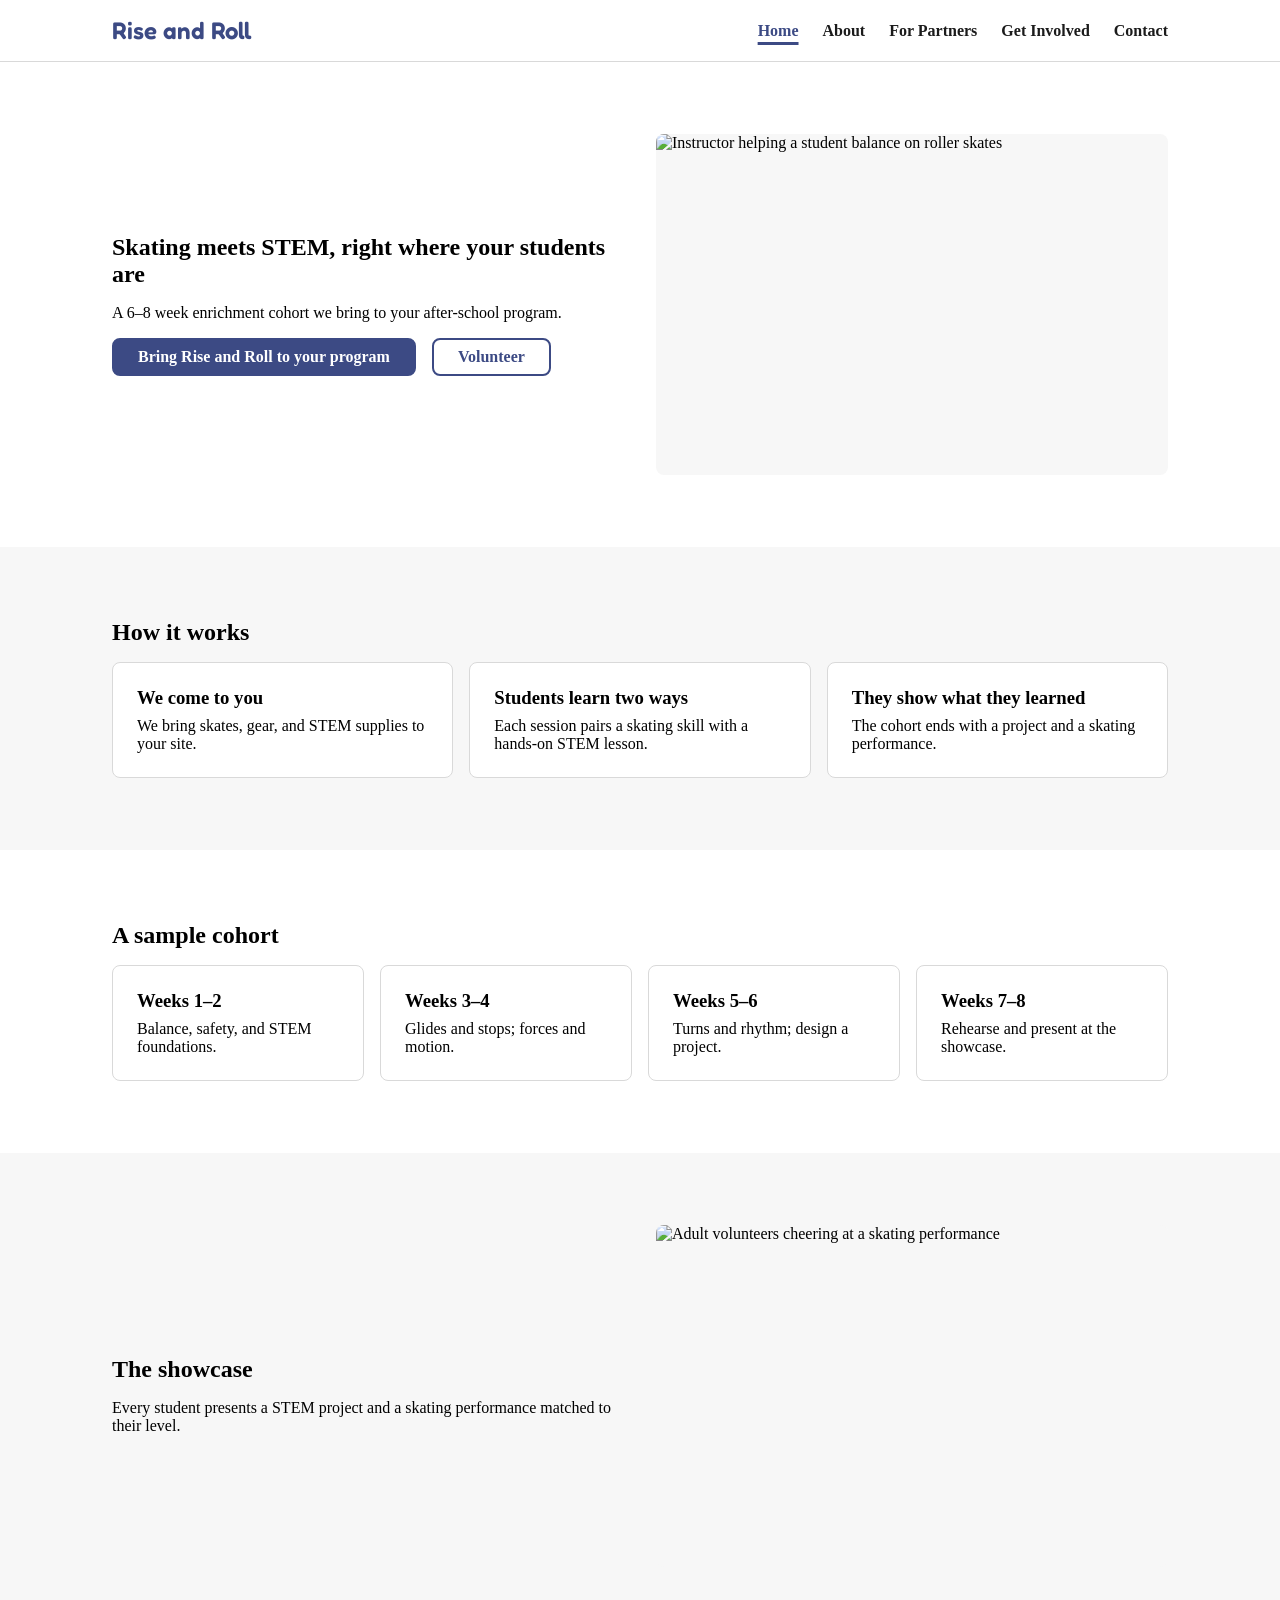
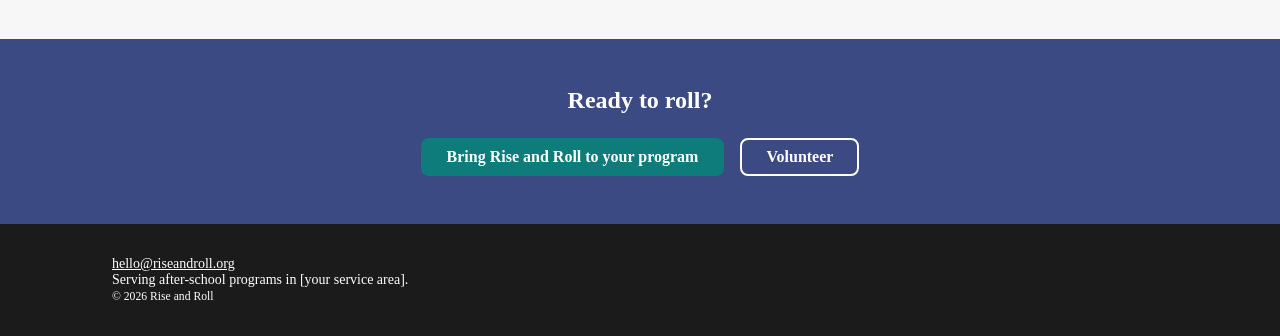
==== index.html @ c69c22c1 "Add files via upload" ====
<!DOCTYPE html>
<html lang="en">
<head>
  <meta charset="UTF-8">
  <meta name="viewport" content="width=device-width, initial-scale=1">
  <title>Rise and Roll | Skating + STEM After-School Enrichment</title>
  <meta name="description" content="Rise and Roll brings a 6–8 week skating and STEM cohort to your after-school program, ending in a student showcase.">

  <!-- Fonts -->
  <link rel="preconnect" href="https://fonts.googleapis.com">
  <link rel="preconnect" href="https://fonts.gstatic.com" crossorigin>
  <link href="https://fonts.googleapis.com/css2?family=Fredoka:wght@500;600&family=Poppins:wght@400;600&display=swap" rel="stylesheet">

  <link rel="stylesheet" href="styles.css">
</head>
<body>

  <a class="skip-link" href="#main">Skip to main content</a>

  <!-- ===== HEADER + NAV (repeated on every page) ===== -->
  <header class="site-header">
    <div class="container site-header__inner">
      <a class="site-header__logo" href="index.html">Rise and Roll</a>
      <nav aria-label="Main">
        <ul class="nav cluster" role="list">
          <li><a class="nav__link" href="index.html" aria-current="page">Home</a></li>
          <li><a class="nav__link" href="about.html">About</a></li>
          <li><a class="nav__link" href="partners.html">For Partners</a></li>
          <li><a class="nav__link" href="get-involved.html">Get Involved</a></li>
          <li><a class="nav__link" href="contact.html">Contact</a></li>
        </ul>
      </nav>
    </div>
  </header>

  <main id="main">

    <!-- D · HERO (media block: stacks on narrow, side by side at medium+) -->
    <section class="section">
      <div class="container media">
        <div class="media__body flow">
          <h1>Skating meets STEM, right where your students are</h1>
          <p>A 6–8 week enrichment cohort we bring to your after-school program.</p>
          <div class="cluster">
            <a class="button button--primary" href="partners.html">Bring Rise and Roll to your program</a>
            <a class="button button--secondary" href="get-involved.html">Volunteer</a>
          </div>
        </div>
        <img class="media__img" src="images/hero.webp" alt="Instructor helping a student balance on roller skates" width="600" height="400">
      </div>
    </section>

    <!-- A · HOW IT WORKS (grid: 1 col narrow, 3 at medium+) -->
    <section class="section section--alt" aria-labelledby="how-heading">
      <div class="container flow">
        <h2 id="how-heading">How it works</h2>
        <ol class="grid grid--3" role="list">
          <li class="card">
            <h3 class="card__title">We come to you</h3>
            <p>We bring skates, gear, and STEM supplies to your site.</p>
          </li>
          <li class="card">
            <h3 class="card__title">Students learn two ways</h3>
            <p>Each session pairs a skating skill with a hands-on STEM lesson.</p>
          </li>
          <li class="card">
            <h3 class="card__title">They show what they learned</h3>
            <p>The cohort ends with a project and a skating performance.</p>
          </li>
        </ol>
      </div>
    </section>

    <!-- B · COHORT TIMELINE (grid: 1 col, 2 at medium, 4 at wide) -->
    <section class="section" aria-labelledby="cohort-heading">
      <div class="container flow">
        <h2 id="cohort-heading">A sample cohort</h2>
        <ol class="grid grid--4" role="list">
          <li class="card"><h3 class="card__title">Weeks 1–2</h3><p>Balance, safety, and STEM foundations.</p></li>
          <li class="card"><h3 class="card__title">Weeks 3–4</h3><p>Glides and stops; forces and motion.</p></li>
          <li class="card"><h3 class="card__title">Weeks 5–6</h3><p>Turns and rhythm; design a project.</p></li>
          <li class="card"><h3 class="card__title">Weeks 7–8</h3><p>Rehearse and present at the showcase.</p></li>
        </ol>
      </div>
    </section>

    <!-- SHOWCASE (media block, reused) -->
    <section class="section section--alt">
      <div class="container media">
        <div class="media__body flow">
          <h2>The showcase</h2>
          <p>Every student presents a STEM project and a skating performance matched to their level.</p>
        </div>
        <img class="media__img" src="images/showcase.webp" alt="Adult volunteers cheering at a skating performance" width="600" height="400" loading="lazy">
      </div>
    </section>

    <!-- CTA BAND (repeated on Home, About, For Partners) -->
    <section class="cta-band">
      <div class="container">
        <h2 class="cta-band__title">Ready to roll?</h2>
        <div class="cluster">
          <a class="button button--accent" href="partners.html">Bring Rise and Roll to your program</a>
          <a class="button button--secondary" href="get-involved.html">Volunteer</a>
        </div>
      </div>
    </section>

  </main>

  <!-- ===== FOOTER (repeated on every page) ===== -->
  <footer class="site-footer">
    <div class="container">
      <p><a href="mailto:hello@riseandroll.org">hello@riseandroll.org</a></p>
      <p>Serving after-school programs in [your service area].</p>
      <p><small>&copy; 2026 Rise and Roll</small></p>
    </div>
  </footer>

</body>
</html>
---- styles.css ----
/* =========================================================
   Rise and Roll — styles.css
   One stylesheet, organized into cascade layers.
   Later layers win over earlier ones regardless of
   selector specificity, so no !important or ID battles.
   ========================================================= */
   @layer reset, base, layout, components, utilities, states, overrides, print;

   /* RESET: global reset of margins, paddings, and box-sizing */

   @layer reset{
    *, *::before, *::after {
      box-sizing: border-box;
   }
    body, h1, h2, h3, h4, p, ul, ol, figure {
    margin: 0;
  }
   
  img,
  picture {
    display: block;
    max-width: 100%;
    height: auto;
  }

  ul[role="list"],
  ol[role="list"] {
    list-style: none;
    padding: 0;
  }

   button, input, textarea {
    font: inherit;
  }
 
}

/*  BASE: global styles for typography, links, and images */

   @layer base{

   :root {
     /* Color */
        --color-primary: #3c4a84;
        --color-primary-dark: #2e3a6b;
        --color-accent: #0e7c7b;
        --color-accent-dark: #0a5f5e;
        --color-text: #1b1b1b;
        --color-text-muted: #4a4a4a;
        --color-bg: #ffffff;
        --color-bg-alt: #f7f7f7;
        --color-surface: #ffffff;
        --color-border: #d9d9d9;
        --color-on-dark: #ffffff;
        --color-focus: #e8a33d;

        /* Typography */
        --font-heading: "fredoka", "Arial Rounded MT Bold", sans-serif;
        --font-body: "poppins", Arial, sans-serif;
        --text-sm: 0.875rem; /* 14px */
        --text-base: 1rem; /* 16px */
        --text-md: 1.25rem; /* 20px */
        --text-lg: 1.5rem; /* 24px */
        --text-xl: 2rem; /* 32px */
        --text-xxl: clamp(2rem, 5vw, 2.75rem); /* h1: scales from 32px to 44px */

        --leading-tight: 1.2; /* headings */
        --leading-body: 1.5; /* body text */

          /* Spacing (4/8px scale) */
          --space-xs: 0.25rem; /* 4px */
          --space-sm: 0.5rem; /* 8px */
          --space-md: 1rem; /* 16px */
          --space-lg: 1.5rem; /* 24px */
          --space-xl: 2rem; /* 32px */
          --space-xxl: 3rem; /* 48px */

        /* Shape */
        --radius: 8px;
        --border-width: 1px;
        
        /* Focus */ 
        --focus-width: 3px;
        --focus-offset: 3px;
        --focus-color: var(--color-focus);

        /* Layout */
        --container-max: 1120px;
        --measure: 65ch; /* optimal line length for body text */


   }
}

/* LAYOUT: */ 
@layer layout {
  /* Centered content column with side padding */
  .container {
    width: 100%;
    max-width: var(--container-max);
    margin-inline: auto;
    padding-inline: var(--space-md);
  }

  .section {
    padding-block: var(--space-xxl);
  }

  .section--alt {
    background-color: var(--color-bg-alt);
  }

  /* Wrapping row for nav links and button pairs */
  .cluster {
    display: flex;
    flex-wrap: wrap;
    gap: var(--space-md);
    align-items: center;
  }

  /* One grid for every card group; modifiers set column counts.
     Narrow: always 1 column. */
    .grid {
    display: grid;
    gap: var(--space-md);
    grid-template-columns: 1fr;
  }

  /* Text beside an image (hero, showcase); stacks on narrow,
     image first so it appears above the headline */
     .media {
      display: grid;
      gap: var(--space-xl);
      align-items: center;
     }

     .media__img {
      order: -1;
      width: 100%;
      border-radius: var(--radius);
     }

      /* Medium: 600px+ */
      @media (min-width: 600px) {
        .container {
          padding-inline: var(--space-xl);
        }
      
      .grid--3 { grid-template-columns: repeat(3, 1fr); }
      .grid--4 { grid-template-columns: repeat(2, 1fr); }
 
     .media {
      grid-template-columns: 1fr 1fr;
    } 

    .media__img {
      order: 0;  /* image moves to the right */
    }
  }  

  /* Wide: 1024px+ */
  @media (min-width: 1024px) {
    .section {
      padding-block: calc(var(--space-xxl) * 1.5);
    }

    .grid--4 { grid-template-columns: repeat(4, 1fr); }
  }

}

/* COMPONENTS: */ 
@layer components {
  /* Site header + navigation */
  .site-header {
    background-color: var(--color-bg);
    border-bottom: var(--border-width) solid var(--color-border);
  }

  .site-header__inner {
    display: flex;
    flex-direction:column;
    gap: var(--space-sm);
    padding-block: var(--space-md);
  }

  .site-header__logo {
    font-family: var(--font-heading);
    font-size: var(--text-lg);
    font-weight: 600;
    color: var(--color-primary);
    text-decoration: none;
  }

  .nav {
    gap: var(--space-sm) var(--space-lg);
  }

  .nav__link {
    display: inline-block;
    padding-block: var(--space-xs);
    color: var(--color-text);
    text-decoration: none;
    font-weight: 600;
  }

  @media (min-width: 600px) {
    .site-header__inner {
      flex-direction: row;
      justify-content: space-between;
      align-items: center;
    }
  }

  /* Button: */
.button {
  --button-bg: var(--color-primary);
  --button-fg: var(--color-on-dark);
  --button-border: var(--color-primary);

  display: inline-block;
  padding: var(--space-sm) var(--space-lg);
  border: 2px solid var(--button-border);
  border-radius: var(--radius);
  background-color: var(--button-bg);
  color: var(--button-fg);
  text-decoration: none;
  font-weight: 600;
  text-align: center;
  transition: background-color 0.2s, color 0.2s;
}

.button--accent {
  --button-bg: var(--color-accent);
  --button-border: var(--color-accent);
}

.button--secondary {
  --button-bg: transparent;
  --button-fg: var(--color-primary);
  --button-border: var(--color-primary);
}

/* Card: */

.card {
  --card-padding: var(--space-lg);

  padding: var(--card-padding);
  background-color: var(--color-surface);
  border: var(--border-width) solid var(--color-border);
  border-radius: var(--radius);
}

.card__title {
  margin-bottom: var(--space-sm);
}

/* CTA: */
.cta-band {
  background-color: var(--color-primary);
  color: var(--color-on-dark);
  text-align: center;
  padding-block: var(--space-xxl);
}

.cta-band .cluster {
  justify-content: center;
 }

.cta-band__title {
  margin-bottom: var(--space-lg);
 color: var(--color-on-dark);
 }

 .cta-band .button--secondary {
  --button-fg: var(--color-on-dark);
  --button-border: var(--color-on-dark);
 }

 /* FAQ accordion (For Partners) */
 
 .faq {
  border: var(--border-width) solid var(--color-border);
  border-radius: var(--radius);
  background-color: var(--color-surface);
 }

 .faq + .faq {
  margin-top: var(--space-sm);
 }

 .faq__question {
  font-weight: 600;
  padding: var(--space-md);
  cursor: pointer;
 }

 .faq__answer {
  padding: 0 var(--space-md) var(--space-md);
 }

 /* Site footer */
 .site-footer {
  background-color: var(--color-text);
  font-size: var(--text-sm);
  color: var(--color-on-dark);
  padding-block: var(--space-xl);
 }

 .site-footer a {
  color: var(--color-on-dark);
 }
}

/* UTILITIES: */ 
@layer utilities {
  /* Hidden visually, still read by screen readers */
  .visually-hidden {
    position: absolute;
    width: 1px;
    height: 1px;
    overflow: hidden;
    clip-path: inset(50%);
    white-space: nowrap;
  }


/* Skip link: off-screen until focused (see states layer) */
 .skip-link {
    position: absolute;
    left: var(--space-md);
    top: -100px;
    padding: var(--space-sm) var(--space-md);
    background-color: var(--color-primary);
    color: var(--color-on-dark);
    z-index: 10;
  }

  /* Even vertical spacing between stacked children */
  .flow > * + * {
    margin-top: var(--space-md);
  }
 
  .text-center {
    text-align: center;
  }
 
}

/* STATES: */ 
@layer states {
  /* HOVER */
  /* Hover */
  a:hover {
    color: var(--color-primary-dark);
  }
 
  .button:hover {
    --button-bg: var(--color-primary-dark);
    --button-border: var(--color-primary-dark);
    color: var(--button-fg);
  }
 
  .button--accent:hover {
    --button-bg: var(--color-accent-dark);
    --button-border: var(--color-accent-dark);
  }
 
  .button--secondary:hover {
    --button-bg: var(--color-primary);
    --button-fg: var(--color-on-dark);
  }
 
  .cta-band .button--secondary:hover {
    --button-bg: var(--color-on-dark);
    --button-fg: var(--color-primary);
  }
 
  /* Active: slight press */
  .button:active {
    transform: translateY(1px);
  }

   /* Focus-visible: amber outline on every interactive element */
  a:focus-visible,
  button:focus-visible,
  summary:focus-visible {
    outline: var(--focus-width) solid var(--focus-color);
    outline-offset: var(--focus-offset);
  }
 
  .skip-link:focus {
    top: var(--space-md);
  }

  /* Current page */
  .nav__link[aria-current="page"] {
    color: var(--color-primary);
    text-decoration: underline;
    text-decoration-thickness: 3px;
    text-underline-offset: 0.35em;
  }

  /* FAQ open state */
  .faq[open] {
    border-color: var(--color-primary);
  }
 
  .faq[open] .faq__question {
    color: var(--color-primary);
  }

  /* Missing images */
  .media__img {
    background-color: var(--color-bg-alt);
  }

  /* Reduced motion: turn off transitions and movement */
  @media (prefers-reduced-motion: reduce) {
    *,
    *::before,
    *::after {
      transition: none !important;
      transform: none !important;
    }
  }
}

/* OVERRIDES: */ 
@layer overrides {

}

/* PRINT: */ 
@layer print {
@media print {  
   /* Hide screen-only pieces */
   .site-header nav,
    .skip-link,
    .cta-band,
    .media__img {
      display: none;
    }
 
    /* Black on white, no backgrounds, saves ink */
    body,
    .section--alt,
    .card,
    .faq,
    .site-footer {
      background: none;
      color: #000;
    }
 
    h1, h2, h3, a, .site-footer a {
      color: #000;
    }
 
    /* Buttons print as outlined text, not ink-heavy blocks */
    .button {
      --button-bg: transparent;
      --button-fg: #000;
      --button-border: #000;
    }
 
    /* Print the URL after external links */
    a[href^="http"]::after,
    a[href^="mailto"]::after {
      content: " (" attr(href) ")";
      font-size: 0.85em;
    }
 
    /* Show closed FAQ answers when printed (newer browsers;
       older ones print only the questions you've opened) */
    .faq::details-content {
      content-visibility: visible;
      display: block;
    }
 
    /* Keep cards and FAQ items whole on a page */
    .card,
    .faq {
      break-inside: avoid;
    }
 
    /* Grids become a single readable column */
    .grid {
      display: block;
    }
 
    .grid > * + * {
      margin-top: var(--space-sm);
    }
 
    .section {
      padding-block: var(--space-md);
    }
 
  }
}
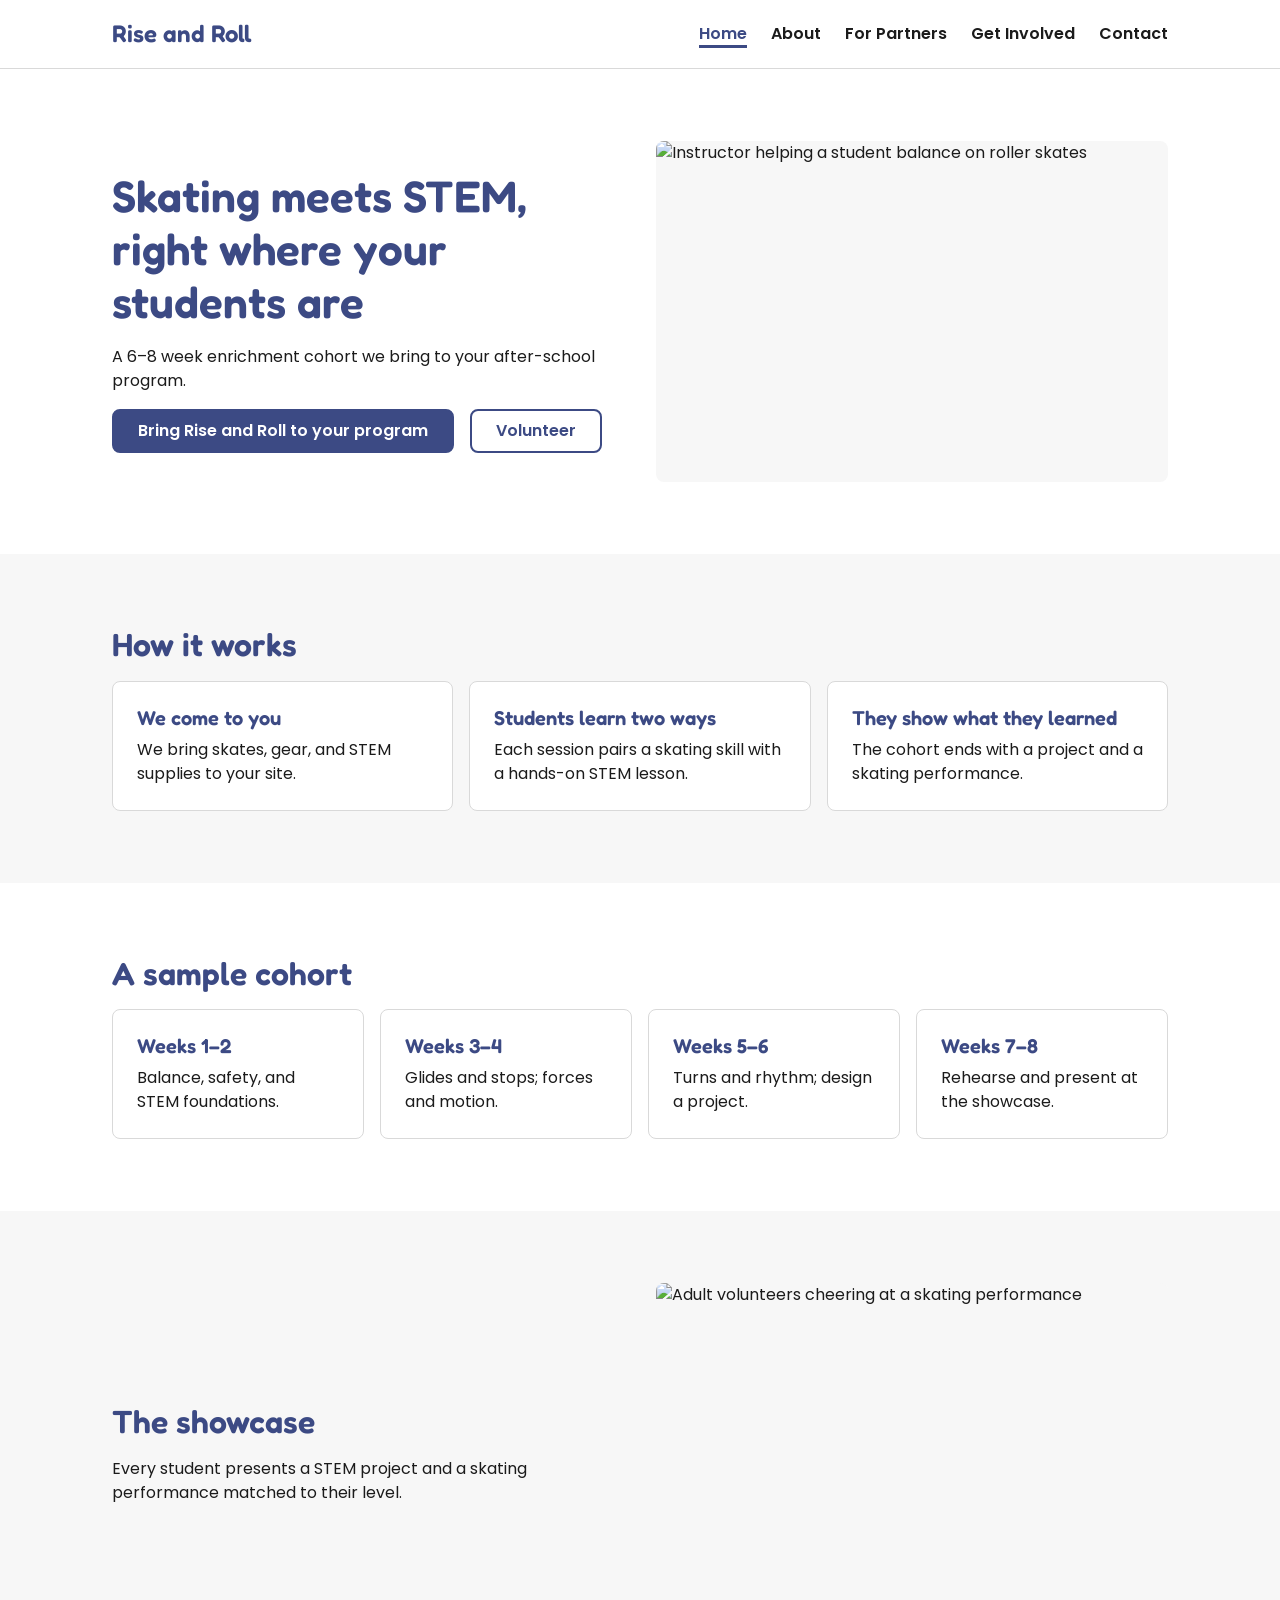
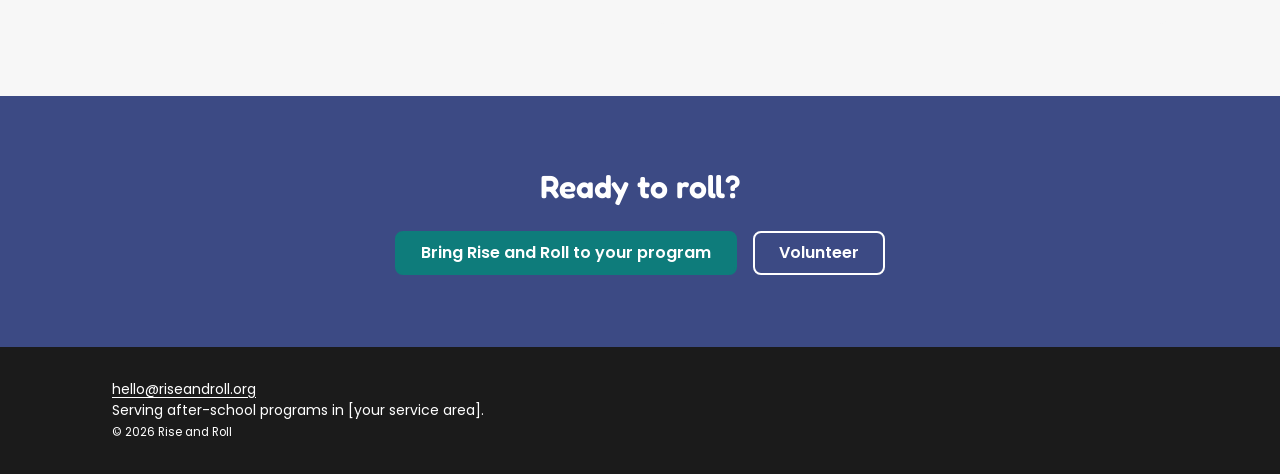
==== commit 43758ab2: "Add files via upload" ====
--- a/index.html
+++ b/index.html
@@ -76,10 +76,10 @@
       <div class="container flow">
         <h2 id="cohort-heading">A sample cohort</h2>
         <ol class="grid grid--4" role="list">
-          <li class="card"><h3 class="card__title">Weeks 1–2</h3><p>Balance, safety, and STEM foundations.</p></li>
-          <li class="card"><h3 class="card__title">Weeks 3–4</h3><p>Glides and stops; forces and motion.</p></li>
-          <li class="card"><h3 class="card__title">Weeks 5–6</h3><p>Turns and rhythm; design a project.</p></li>
-          <li class="card"><h3 class="card__title">Weeks 7–8</h3><p>Rehearse and present at the showcase.</p></li>
+          <li class="card"><div class="card_inner"><h3 class="card__title">Weeks 1–2</h3><p>Balance, safety, and STEM foundations.</p></div></li>
+          <li class="card"><div class="card_inner"><h3 class="card__title">Weeks 3–4</h3><p>Glides and stops; forces and motion.</p></div></li>
+          <li class="card"><div class="card_inner"><h3 class="card__title">Weeks 5–6</h3><p>Turns and rhythm; design a project.</p></div></li>
+          <li class="card"><div class="card_inner"><h3 class="card__title">Weeks 7–8</h3><p>Rehearse and present at the showcase.</p></div></li>
         </ol>
       </div>
     </section>
--- a/styles.css
+++ b/styles.css
@@ -1,109 +1,170 @@
 /* =========================================================
-   Rise and Roll — styles.css
+   Rise and Roll — styles.css (Module 3: responsive layout system)
    One stylesheet, organized into cascade layers.
    Later layers win over earlier ones regardless of
    selector specificity, so no !important or ID battles.
+
+   Breakpoints are in em so they respond to text zoom too:
+     37.5em (600px at default text size)  — nav row, media split, timeline 2x2
+     64em   (1024px at default text size) — timeline 4 across, larger sections
+   Each one has its content-based reason written beside it.
    ========================================================= */
-   @layer reset, base, layout, components, utilities, states, overrides, print;
-
-   /* RESET: global reset of margins, paddings, and box-sizing */
-
-   @layer reset{
-    *, *::before, *::after {
-      box-sizing: border-box;
-   }
-    body, h1, h2, h3, h4, p, ul, ol, figure {
+
+@layer reset, base, layout, components, utilities, states, overrides, print;
+
+
+/* ---------------------------------------------------------
+   RESET: neutralize browser defaults
+   --------------------------------------------------------- */
+@layer reset {
+
+  /* Padding and borders fit inside the size I set */
+  *,
+  *::before,
+  *::after {
+    box-sizing: border-box;
+  }
+
+  /* Remove default margins; spacing comes from tokens */
+  body, h1, h2, h3, h4, p, ul, ol, figure {
     margin: 0;
   }
-   
+
+  /* Images never overflow and keep their proportions */
   img,
   picture {
     display: block;
-    max-width: 100%;
-    height: auto;
-  }
-
+    max-inline-size: 100%;
+    block-size: auto;
+  }
+
+  /* Lists used for layout lose bullets; role="list" keeps
+     them announced as lists by screen readers */
   ul[role="list"],
   ol[role="list"] {
     list-style: none;
     padding: 0;
   }
 
-   button, input, textarea {
+  /* Controls use the page font instead of the system font */
+  button, input, textarea {
     font: inherit;
   }
- 
-}
-
-/*  BASE: global styles for typography, links, and images */
-
-   @layer base{
-
-   :root {
-     /* Color */
-        --color-primary: #3c4a84;
-        --color-primary-dark: #2e3a6b;
-        --color-accent: #0e7c7b;
-        --color-accent-dark: #0a5f5e;
-        --color-text: #1b1b1b;
-        --color-text-muted: #4a4a4a;
-        --color-bg: #ffffff;
-        --color-bg-alt: #f7f7f7;
-        --color-surface: #ffffff;
-        --color-border: #d9d9d9;
-        --color-on-dark: #ffffff;
-        --color-focus: #e8a33d;
-
-        /* Typography */
-        --font-heading: "fredoka", "Arial Rounded MT Bold", sans-serif;
-        --font-body: "poppins", Arial, sans-serif;
-        --text-sm: 0.875rem; /* 14px */
-        --text-base: 1rem; /* 16px */
-        --text-md: 1.25rem; /* 20px */
-        --text-lg: 1.5rem; /* 24px */
-        --text-xl: 2rem; /* 32px */
-        --text-xxl: clamp(2rem, 5vw, 2.75rem); /* h1: scales from 32px to 44px */
-
-        --leading-tight: 1.2; /* headings */
-        --leading-body: 1.5; /* body text */
-
-          /* Spacing (4/8px scale) */
-          --space-xs: 0.25rem; /* 4px */
-          --space-sm: 0.5rem; /* 8px */
-          --space-md: 1rem; /* 16px */
-          --space-lg: 1.5rem; /* 24px */
-          --space-xl: 2rem; /* 32px */
-          --space-xxl: 3rem; /* 48px */
-
-        /* Shape */
-        --radius: 8px;
-        --border-width: 1px;
-        
-        /* Focus */ 
-        --focus-width: 3px;
-        --focus-offset: 3px;
-        --focus-color: var(--color-focus);
-
-        /* Layout */
-        --container-max: 1120px;
-        --measure: 65ch; /* optimal line length for body text */
-
-
-   }
-}
-
-/* LAYOUT: */ 
+
+}
+
+
+/* ---------------------------------------------------------
+   BASE: design tokens + bare-element styles
+   Only :root and element selectors here, no classes.
+   --------------------------------------------------------- */
+@layer base {
+
+  :root {
+    /* Color */
+    --color-primary: #3C4A84;        /* navy: headings, links, primary buttons (8.4:1 on white) */
+    --color-primary-dark: #2E3A6B;   /* hover/active for primary */
+    --color-accent: #0E7C7B;         /* teal: CTA buttons (about 5:1 with white text) */
+    --color-accent-dark: #0A5F5E;    /* hover/active for accent */
+    --color-text: #1B1B1B;           /* body text */
+    --color-text-muted: #4A4A4A;     /* secondary text, still passes 4.5:1 */
+    --color-bg: #FFFFFF;             /* page background */
+    --color-bg-alt: #F7F7F7;         /* alternating section background */
+    --color-surface: #FFFFFF;        /* cards */
+    --color-border: #D9D9D9;         /* card and divider borders */
+    --color-on-dark: #FFFFFF;        /* text on navy/teal */
+
+    /* Typography */
+    --font-heading: "Fredoka", "Arial Rounded MT Bold", sans-serif;
+    --font-body: "Poppins", Arial, sans-serif;
+
+    --text-sm: 0.875rem;   /* 14px */
+    --text-base: 1rem;     /* 16px */
+    --text-md: 1.25rem;    /* 20px */
+    --text-lg: 1.5rem;     /* 24px */
+    --text-xl: 2rem;       /* 32px */
+    --text-xxl: clamp(2rem, 5vw, 2.75rem); /* h1: scales from 32px to 44px */
+
+    --leading-tight: 1.2;  /* headings */
+    --leading-body: 1.5;   /* paragraphs */
+
+    /* Spacing (4/8px scale) */
+    --space-xs: 0.25rem;   /* 4px */
+    --space-sm: 0.5rem;    /* 8px */
+    --space-md: 1rem;      /* 16px: card gaps */
+    --space-lg: 1.5rem;    /* 24px */
+    --space-xl: 2rem;      /* 32px */
+    --space-xxl: 3rem;     /* 48px */
+
+    /* Fluid spacing: grows with the viewport, never past its limits.
+       Replaces the old fixed values that needed media queries. */
+    --gutter: clamp(1rem, 4vw, 2rem);         /* side padding: 16px to 32px */
+    --section-space: clamp(3rem, 6vw, 4.5rem); /* section padding: 48px to 72px */
+
+    /* Shape */
+    --radius: 8px;
+    --border-width: 1px;
+
+    /* Focus */
+    --focus-width: 3px;
+    --focus-offset: 3px;
+    --focus-color: #E8A33D;  /* amber: visible on white, gray, navy, and teal */
+
+    /* Layout */
+    --container-max: 70rem;  
+    --measure: 65ch;
+    /* max line length for text */
+  }
+
+  body {
+    font-family: var(--font-body);
+    font-size: var(--text-base);
+    line-height: var(--leading-body);
+    color: var(--color-text);
+    background-color: var(--color-bg);
+  }
+
+  h1, h2, h3, h4 {
+    font-family: var(--font-heading);
+    font-weight: 600;
+    line-height: var(--leading-tight);
+    color: var(--color-primary);
+  }
+
+  h1 { font-size: var(--text-xxl); }
+  h2 { font-size: var(--text-xl); }
+  h3 { font-size: var(--text-md); }
+
+  p {
+    max-inline-size: var(--measure);
+  }
+
+  a {
+    color: var(--color-primary);
+    text-decoration: underline;
+    text-underline-offset: 0.2em;
+  }
+
+}
+
+
+/* ---------------------------------------------------------
+   LAYOUT: page structure patterns
+   --------------------------------------------------------- */
 @layer layout {
-  /* Centered content column with side padding */
+
+  /* Centered content column. Fluid gutter means no media query
+     is needed for side padding. */
   .container {
-    width: 100%;
-    max-width: var(--container-max);
+    inline-size: 100%;
+    max-inline-size: var(--container-max);
     margin-inline: auto;
-    padding-inline: var(--space-md);
-  }
-
+    padding-inline: var(--gutter);
+  }
+
+  /* Fluid vertical rhythm for every page section */
   .section {
-    padding-block: var(--space-xxl);
+    padding-block: var(--section-space);
   }
 
   .section--alt {
@@ -118,68 +179,94 @@
     align-items: center;
   }
 
-  /* One grid for every card group; modifiers set column counts.
-     Narrow: always 1 column. */
-    .grid {
+  /* Base grid: one column. Modifiers set the column behavior. */
+  .grid {
     display: grid;
     gap: var(--space-md);
-    grid-template-columns: 1fr;
-  }
-
-  /* Text beside an image (hero, showcase); stacks on narrow,
-     image first so it appears above the headline */
-     .media {
-      display: grid;
-      gap: var(--space-xl);
-      align-items: center;
-     }
-
-     .media__img {
-      order: -1;
-      width: 100%;
-      border-radius: var(--radius);
-     }
-
-      /* Medium: 600px+ */
-      @media (min-width: 600px) {
-        .container {
-          padding-inline: var(--space-xl);
-        }
-      
-      .grid--3 { grid-template-columns: repeat(3, 1fr); }
-      .grid--4 { grid-template-columns: repeat(2, 1fr); }
- 
-     .media {
-      grid-template-columns: 1fr 1fr;
-    } 
+    grid-template-columns: minmax(0, 1fr);
+  }
+
+  /* INTRINSIC GRID 1: "How it works" steps.
+     auto-fit places as many columns as fit, each at least 15rem.
+     15rem keeps the longest title, "They show what they learned,"
+     to two lines. min() prevents overflow on very small screens.
+     No media query needed: 1 column on phones, 3 on wide screens.
+     Known tradeoff: between about 560px and 815px the steps sit
+     2 + 1, with the third card alone on a second row. I accepted
+     this because each step stands alone and stays readable, and
+     subgrid keeps the first row's titles and text aligned. */
+  .grid--3 {
+    grid-template-columns: repeat(auto-fit, minmax(min(15rem, 100%), 1fr));
+  }
+
+  /* Timeline and hosting requirements: 4 items in a fixed order.
+     I kept explicit column counts here instead of auto-fit because
+     auto-fit would produce a 3 + 1 split at in-between widths,
+     which breaks the week-by-week sequence. 2x2 or 4 across keeps
+     the order readable. */
+  @media (min-width: 37.5em) {
+    /* Content reason: two cards need about 15rem each for a heading
+       plus a two-line description; that fits from about 37.5em. */
+    .grid--4 {
+      grid-template-columns: repeat(2, minmax(0, 1fr));
+    }
+  }
+
+  @media (min-width: 64em) {
+    /* Content reason: four across needs about 14rem per card so
+       descriptions stay at two lines; below 64em four columns
+       would be about 9rem wide and wrap to five lines. */
+    .grid--4 {
+      grid-template-columns: repeat(4, minmax(0, 1fr));
+    }
+  }
+
+  /* Media block (hero, showcase): stacked on narrow, image first */
+  .media {
+    display: grid;
+    gap: var(--space-xl);
+    align-items: center;
+  }
+
+  .media__img {
+    order: -1;
+    inline-size: 100%;
+    border-radius: var(--radius);
+  }
+
+  @media (min-width: 37.5em) {
+    /* Content reason: side by side needs each column to be at least
+       about 17rem so the hero h1 stays at three lines and both
+       buttons fit. Below 37.5em the text column gets too narrow,
+       so the image stacks above the text. */
+    .media {
+      grid-template-columns: repeat(2, minmax(0, 1fr));
+    }
 
     .media__img {
       order: 0;  /* image moves to the right */
     }
-  }  
-
-  /* Wide: 1024px+ */
-  @media (min-width: 1024px) {
-    .section {
-      padding-block: calc(var(--space-xxl) * 1.5);
-    }
-
-    .grid--4 { grid-template-columns: repeat(4, 1fr); }
-  }
-
-}
-
-/* COMPONENTS: */ 
+  }
+
+}
+
+
+/* ---------------------------------------------------------
+   COMPONENTS: named, reusable UI pieces
+   Component-scoped custom properties are set on the
+   component and can be changed by a parent (see .cta-band).
+   --------------------------------------------------------- */
 @layer components {
+
   /* Site header + navigation */
   .site-header {
+    border-block-end: var(--border-width) solid var(--color-border);
     background-color: var(--color-bg);
-    border-bottom: var(--border-width) solid var(--color-border);
   }
 
   .site-header__inner {
     display: flex;
-    flex-direction:column;
+    flex-direction: column;
     gap: var(--space-sm);
     padding-block: var(--space-md);
   }
@@ -204,7 +291,10 @@
     font-weight: 600;
   }
 
-  @media (min-width: 600px) {
+  @media (min-width: 37.5em) {
+    /* Content reason: the logo plus five links ("For Partners" and
+       "Get Involved" are the longest) need about 35rem to sit in
+       one row. Below that the links crowd, so they stack. */
     .site-header__inner {
       flex-direction: row;
       justify-content: space-between;
@@ -212,126 +302,177 @@
     }
   }
 
-  /* Button: */
-.button {
-  --button-bg: var(--color-primary);
-  --button-fg: var(--color-on-dark);
-  --button-border: var(--color-primary);
-
-  display: inline-block;
-  padding: var(--space-sm) var(--space-lg);
-  border: 2px solid var(--button-border);
-  border-radius: var(--radius);
-  background-color: var(--button-bg);
-  color: var(--button-fg);
-  text-decoration: none;
-  font-weight: 600;
-  text-align: center;
-  transition: background-color 0.2s, color 0.2s;
-}
-
-.button--accent {
-  --button-bg: var(--color-accent);
-  --button-border: var(--color-accent);
-}
-
-.button--secondary {
-  --button-bg: transparent;
-  --button-fg: var(--color-primary);
-  --button-border: var(--color-primary);
-}
-
-/* Card: */
-
-.card {
-  --card-padding: var(--space-lg);
-
-  padding: var(--card-padding);
-  background-color: var(--color-surface);
-  border: var(--border-width) solid var(--color-border);
-  border-radius: var(--radius);
-}
-
-.card__title {
-  margin-bottom: var(--space-sm);
-}
-
-/* CTA: */
-.cta-band {
-  background-color: var(--color-primary);
-  color: var(--color-on-dark);
-  text-align: center;
-  padding-block: var(--space-xxl);
-}
-
-.cta-band .cluster {
-  justify-content: center;
- }
-
-.cta-band__title {
-  margin-bottom: var(--space-lg);
- color: var(--color-on-dark);
- }
-
- .cta-band .button--secondary {
-  --button-fg: var(--color-on-dark);
-  --button-border: var(--color-on-dark);
- }
-
- /* FAQ accordion (For Partners) */
- 
- .faq {
-  border: var(--border-width) solid var(--color-border);
-  border-radius: var(--radius);
-  background-color: var(--color-surface);
- }
-
- .faq + .faq {
-  margin-top: var(--space-sm);
- }
-
- .faq__question {
-  font-weight: 600;
-  padding: var(--space-md);
-  cursor: pointer;
- }
-
- .faq__answer {
-  padding: 0 var(--space-md) var(--space-md);
- }
-
- /* Site footer */
- .site-footer {
-  background-color: var(--color-text);
-  font-size: var(--text-sm);
-  color: var(--color-on-dark);
-  padding-block: var(--space-xl);
- }
-
- .site-footer a {
-  color: var(--color-on-dark);
- }
-}
-
-/* UTILITIES: */ 
+  /* Button: variants change component-scoped tokens only */
+  .button {
+    --button-bg: var(--color-primary);
+    --button-fg: var(--color-on-dark);
+    --button-border: var(--color-primary);
+
+    display: inline-block;
+    padding-block: var(--space-sm);
+    padding-inline: var(--space-lg);
+    border: 2px solid var(--button-border);
+    border-radius: var(--radius);
+    background-color: var(--button-bg);
+    color: var(--button-fg);
+    font-weight: 600;
+    text-decoration: none;
+    text-align: center;
+    transition: background-color 0.2s, color 0.2s;
+  }
+
+  .button--accent {
+    --button-bg: var(--color-accent);
+    --button-border: var(--color-accent);
+  }
+
+  .button--secondary {
+    --button-bg: transparent;
+    --button-fg: var(--color-primary);
+    --button-border: var(--color-primary);
+  }
+
+  /* Card: one pattern for steps, timeline, requirements, roles.
+     The card is a query container named "card". */
+  .card {
+    --card-padding: var(--space-lg);
+
+    container: card / inline-size;
+    padding: var(--card-padding);
+    background-color: var(--color-surface);
+    border: var(--border-width) solid var(--color-border);
+    border-radius: var(--radius);
+  }
+
+  /* Default (narrow) layout: title stacked above text. This is
+     also the fallback for browsers without container queries. */
+  .card__title {
+    margin-block-end: var(--space-sm);
+  }
+
+  /* CONTAINER QUERY: once a card has 28rem of room, the title
+     moves to a left column beside the text.
+     INTRINSIC GRID 2: fit-content(10rem) sizes the title column
+     to the label's own width ("Weeks 1–2" is about 6rem), capped
+     at 10rem so a long title can't squeeze the description. */
+  @container card (min-width: 28rem) {
+    .card__inner {
+      display: grid;
+      grid-template-columns: fit-content(10rem) minmax(0, 1fr);
+      gap: var(--space-xl);
+      align-items: baseline;
+    }
+
+    .card__inner .card__title {
+      margin-block-end: 0;
+    }
+  }
+
+  /* SUBGRID + FEATURE QUERY: in "How it works," titles wrap to
+     different line counts, so descriptions start at different
+     heights. Subgrid lets each card share its parent grid's rows,
+     lining up every title and description across the row.
+     Fallback: browsers without subgrid skip this block and show
+     normal cards, which are uneven but fully readable. */
+  @supports (grid-template-rows: subgrid) {
+    .grid--3 > .card {
+      /* A query container gets layout containment, which turns a
+         subgrid back into an independent grid. Step cards never use
+         the side-by-side layout, so they opt out of being containers. */
+      container-type: normal;
+      display: grid;
+      grid-row: span 2;
+      grid-template-rows: subgrid;
+      row-gap: var(--space-sm);
+    }
+
+    .grid--3 > .card .card__title {
+      margin-block-end: 0;
+    }
+  }
+
+  /* CTA band: navy background; flips the secondary button
+     to white by changing its tokens, not by overriding it */
+  .cta-band {
+    padding-block: var(--section-space);
+    background-color: var(--color-primary);
+    color: var(--color-on-dark);
+    text-align: center;
+  }
+
+  .cta-band .cluster {
+    justify-content: center;
+  }
+
+  .cta-band__title {
+    margin-block-end: var(--space-lg);
+    color: var(--color-on-dark);
+  }
+
+  .cta-band .button--secondary {
+    --button-fg: var(--color-on-dark);
+    --button-border: var(--color-on-dark);
+  }
+
+  /* FAQ accordion (For Partners) */
+  .faq {
+    border: var(--border-width) solid var(--color-border);
+    border-radius: var(--radius);
+    background-color: var(--color-surface);
+  }
+
+  .faq + .faq {
+    margin-block-start: var(--space-sm);
+  }
+
+  .faq__question {
+    padding: var(--space-md);
+    font-weight: 600;
+    cursor: pointer;
+  }
+
+  .faq__answer {
+    padding-inline: var(--space-md);
+    padding-block-end: var(--space-md);
+  }
+
+  /* Site footer */
+  .site-footer {
+    padding-block: var(--space-xl);
+    background-color: var(--color-text);
+    color: var(--color-on-dark);
+    font-size: var(--text-sm);
+  }
+
+  .site-footer a {
+    color: var(--color-on-dark);
+  }
+
+}
+
+
+/* ---------------------------------------------------------
+   UTILITIES: single-purpose helpers
+   --------------------------------------------------------- */
 @layer utilities {
+
   /* Hidden visually, still read by screen readers */
   .visually-hidden {
     position: absolute;
-    width: 1px;
-    height: 1px;
+    inline-size: 1px;
+    block-size: 1px;
     overflow: hidden;
     clip-path: inset(50%);
     white-space: nowrap;
   }
 
-
-/* Skip link: off-screen until focused (see states layer) */
- .skip-link {
+  /* Skip link: off-screen until focused (see states layer) */
+  .skip-link {
     position: absolute;
-    left: var(--space-md);
-    top: -100px;
-    padding: var(--space-sm) var(--space-md);
+    inset-inline-start: var(--space-md);
+    inset-block-start: -100px;
+    padding-block: var(--space-sm);
+    padding-inline: var(--space-md);
     background-color: var(--color-primary);
     color: var(--color-on-dark);
     z-index: 10;
@@ -339,62 +480,65 @@
 
   /* Even vertical spacing between stacked children */
   .flow > * + * {
-    margin-top: var(--space-md);
-  }
- 
+    margin-block-start: var(--space-md);
+  }
+
   .text-center {
     text-align: center;
   }
- 
-}
-
-/* STATES: */ 
+
+}
+
+
+/* ---------------------------------------------------------
+   STATES: interaction, status, and user-preference styles
+   --------------------------------------------------------- */
 @layer states {
-  /* HOVER */
+
   /* Hover */
   a:hover {
     color: var(--color-primary-dark);
   }
- 
+
   .button:hover {
     --button-bg: var(--color-primary-dark);
     --button-border: var(--color-primary-dark);
     color: var(--button-fg);
   }
- 
+
   .button--accent:hover {
     --button-bg: var(--color-accent-dark);
     --button-border: var(--color-accent-dark);
   }
- 
+
   .button--secondary:hover {
     --button-bg: var(--color-primary);
     --button-fg: var(--color-on-dark);
   }
- 
+
   .cta-band .button--secondary:hover {
     --button-bg: var(--color-on-dark);
     --button-fg: var(--color-primary);
   }
- 
+
   /* Active: slight press */
   .button:active {
     transform: translateY(1px);
   }
 
-   /* Focus-visible: amber outline on every interactive element */
+  /* Focus-visible: amber outline on every interactive element */
   a:focus-visible,
   button:focus-visible,
   summary:focus-visible {
     outline: var(--focus-width) solid var(--focus-color);
     outline-offset: var(--focus-offset);
   }
- 
+
   .skip-link:focus {
-    top: var(--space-md);
-  }
-
-  /* Current page */
+    inset-block-start: var(--space-md);
+  }
+
+  /* Current page: underline + navy, not color alone */
   .nav__link[aria-current="page"] {
     color: var(--color-primary);
     text-decoration: underline;
@@ -406,17 +550,17 @@
   .faq[open] {
     border-color: var(--color-primary);
   }
- 
+
   .faq[open] .faq__question {
     color: var(--color-primary);
   }
 
-  /* Missing images */
+  /* Missing image: background keeps the layout from collapsing */
   .media__img {
     background-color: var(--color-bg-alt);
   }
 
-  /* Reduced motion: turn off transitions and movement */
+  /* PREFERENCE 1: reduced motion turns off transitions and movement */
   @media (prefers-reduced-motion: reduce) {
     *,
     *::before,
@@ -425,24 +569,50 @@
       transform: none !important;
     }
   }
-}
-
-/* OVERRIDES: */ 
+
+  /* PREFERENCE 2: higher contrast. Light gray borders (#D9D9D9)
+     nearly disappear for low-vision users, so card, FAQ, and
+     header borders darken and grow, muted text becomes full
+     strength, and nav links get underlines so they don't rely
+     on weight alone. Changing tokens updates every component. */
+  @media (prefers-contrast: more) {
+    :root {
+      --color-border: #595959;
+      --color-text-muted: var(--color-text);
+      --border-width: 2px;
+    }
+
+    .nav__link {
+      text-decoration: underline;
+    }
+  }
+
+}
+
+
+/* ---------------------------------------------------------
+   OVERRIDES: rare, documented one-off exceptions.
+   Intentionally empty. Any rule added here must have a
+   comment explaining why it couldn't live in another layer.
+   --------------------------------------------------------- */
 @layer overrides {
-
-}
-
-/* PRINT: */ 
+}
+
+
+/* ---------------------------------------------------------
+   PRINT: For Partners prints cleanly for program directors
+   --------------------------------------------------------- */
 @layer print {
-@media print {  
-   /* Hide screen-only pieces */
-   .site-header nav,
+  @media print {
+
+    /* Hide screen-only pieces */
+    .site-header nav,
     .skip-link,
     .cta-band,
     .media__img {
       display: none;
     }
- 
+
     /* Black on white, no backgrounds, saves ink */
     body,
     .section--alt,
@@ -452,61 +622,50 @@
       background: none;
       color: #000;
     }
- 
+
     h1, h2, h3, a, .site-footer a {
       color: #000;
     }
- 
+
     /* Buttons print as outlined text, not ink-heavy blocks */
     .button {
       --button-bg: transparent;
       --button-fg: #000;
       --button-border: #000;
     }
- 
+
     /* Print the URL after external links */
     a[href^="http"]::after,
     a[href^="mailto"]::after {
       content: " (" attr(href) ")";
       font-size: 0.85em;
     }
- 
+
     /* Show closed FAQ answers when printed (newer browsers;
        older ones print only the questions you've opened) */
     .faq::details-content {
       content-visibility: visible;
       display: block;
     }
- 
+
     /* Keep cards and FAQ items whole on a page */
     .card,
     .faq {
       break-inside: avoid;
     }
- 
+
     /* Grids become a single readable column */
     .grid {
       display: block;
     }
- 
+
     .grid > * + * {
-      margin-top: var(--space-sm);
-    }
- 
+      margin-block-start: var(--space-sm);
+    }
+
     .section {
       padding-block: var(--space-md);
     }
- 
-  }
-}
-
-
-
-
-
-   
-
-
-
-        
-   +
+  }
+}
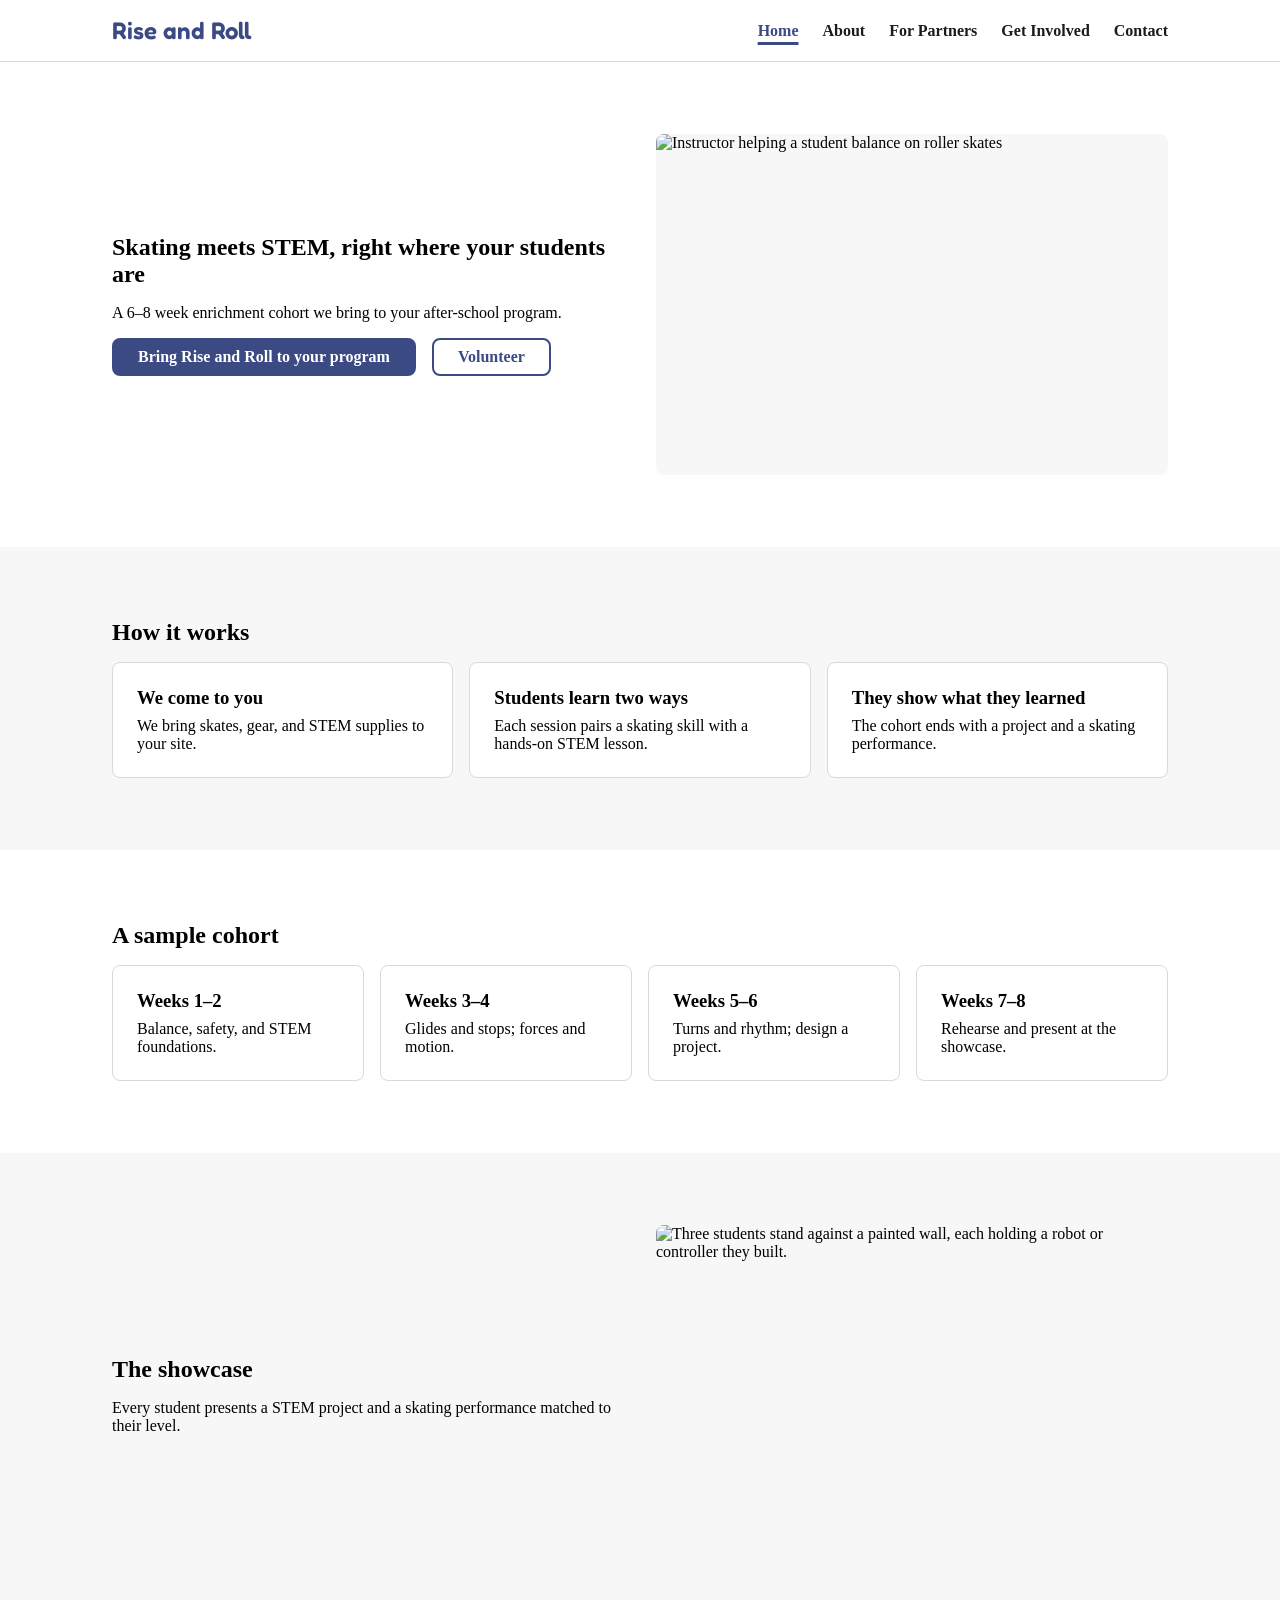
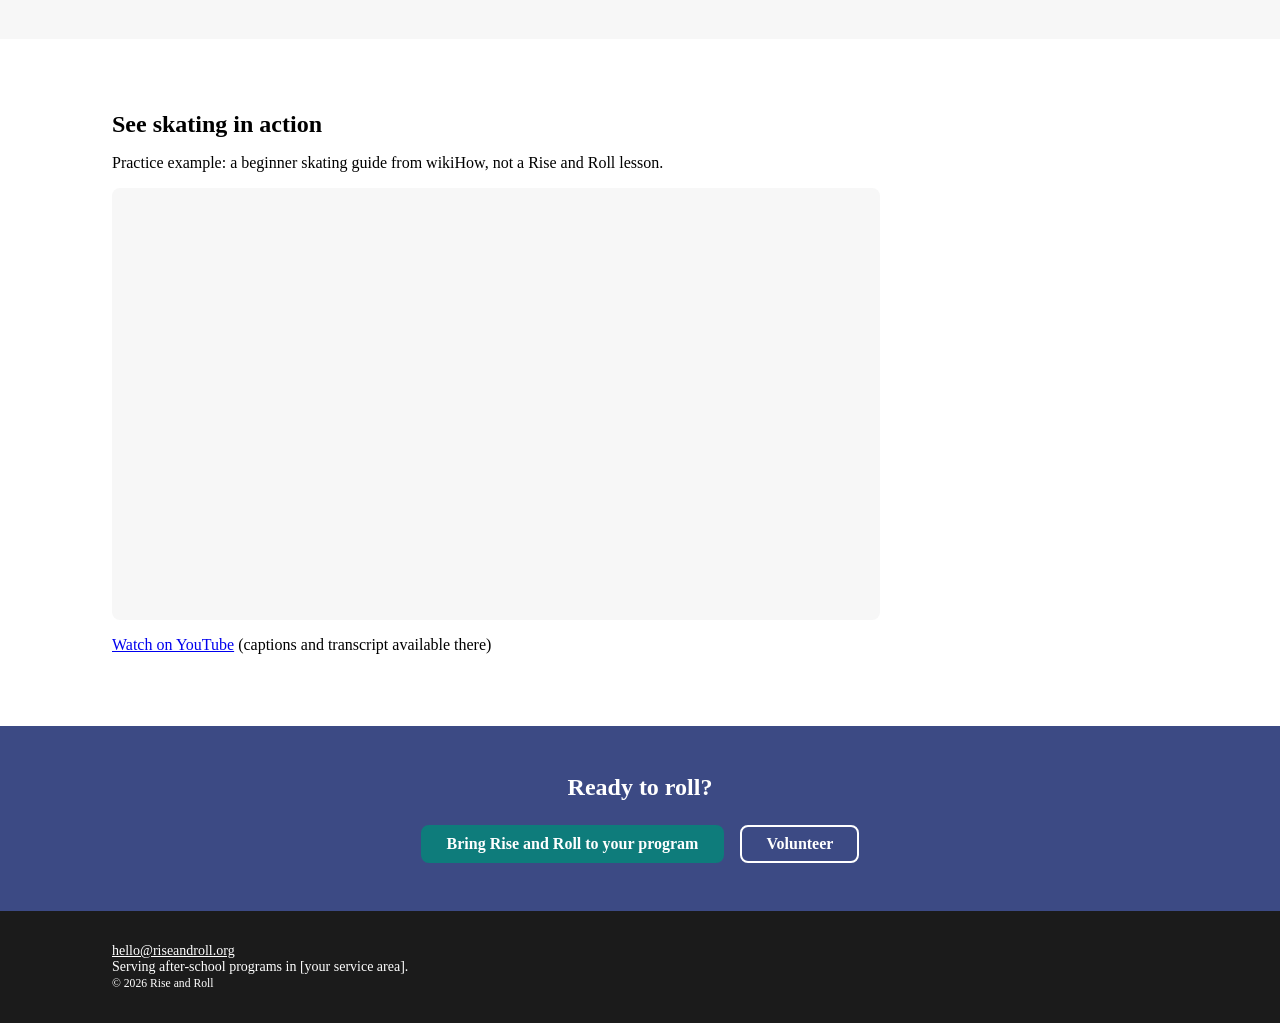
==== commit 9950890e: "module changes" ====
--- a/index.html
+++ b/index.html
@@ -76,10 +76,10 @@
       <div class="container flow">
         <h2 id="cohort-heading">A sample cohort</h2>
         <ol class="grid grid--4" role="list">
-          <li class="card"><div class="card_inner"><h3 class="card__title">Weeks 1–2</h3><p>Balance, safety, and STEM foundations.</p></div></li>
-          <li class="card"><div class="card_inner"><h3 class="card__title">Weeks 3–4</h3><p>Glides and stops; forces and motion.</p></div></li>
-          <li class="card"><div class="card_inner"><h3 class="card__title">Weeks 5–6</h3><p>Turns and rhythm; design a project.</p></div></li>
-          <li class="card"><div class="card_inner"><h3 class="card__title">Weeks 7–8</h3><p>Rehearse and present at the showcase.</p></div></li>
+          <li class="card"><h3 class="card__title">Weeks 1–2</h3><p>Balance, safety, and STEM foundations.</p></li>
+          <li class="card"><h3 class="card__title">Weeks 3–4</h3><p>Glides and stops; forces and motion.</p></li>
+          <li class="card"><h3 class="card__title">Weeks 5–6</h3><p>Turns and rhythm; design a project.</p></li>
+          <li class="card"><h3 class="card__title">Weeks 7–8</h3><p>Rehearse and present at the showcase.</p></li>
         </ol>
       </div>
     </section>
@@ -91,7 +91,24 @@
           <h2>The showcase</h2>
           <p>Every student presents a STEM project and a skating performance matched to their level.</p>
         </div>
-        <img class="media__img" src="images/showcase.webp" alt="Adult volunteers cheering at a skating performance" width="600" height="400" loading="lazy">
+        <img class="media__img" src="images/showcase.webp" alt="Three students stand against a painted wall, each holding a robot or controller they built." width="600" height="400" loading="lazy">
+      </div>
+    </section>
+
+    <!-- VIDEO EMBED (practice example) -->
+    <section class="section" aria-labelledby="video-heading">
+      <div class="container flow">
+        <h2 id="video-heading">See skating in action</h2>
+        <p>Practice example: a beginner skating guide from wikiHow, not a Rise and Roll lesson.</p>
+        <div class="media-frame">
+          <iframe
+            src="https://www.youtube-nocookie.com/embed/yPIxa7VmpZo"
+            title="How to roller skate: beginner steps from wikiHow (1 minute 16 seconds)"
+            loading="lazy"
+            allow="encrypted-media; picture-in-picture"
+            allowfullscreen></iframe>
+        </div>
+        <p><a href="https://www.youtube.com/watch?v=yPIxa7VmpZo">Watch on YouTube</a> (captions and transcript available there)</p>
       </div>
     </section>
 
--- a/styles.css
+++ b/styles.css
@@ -1,170 +1,109 @@
 /* =========================================================
-   Rise and Roll — styles.css (Module 3: responsive layout system)
+   Rise and Roll — styles.css
    One stylesheet, organized into cascade layers.
    Later layers win over earlier ones regardless of
    selector specificity, so no !important or ID battles.
-
-   Breakpoints are in em so they respond to text zoom too:
-     37.5em (600px at default text size)  — nav row, media split, timeline 2x2
-     64em   (1024px at default text size) — timeline 4 across, larger sections
-   Each one has its content-based reason written beside it.
    ========================================================= */
-
-@layer reset, base, layout, components, utilities, states, overrides, print;
-
-
-/* ---------------------------------------------------------
-   RESET: neutralize browser defaults
-   --------------------------------------------------------- */
-@layer reset {
-
-  /* Padding and borders fit inside the size I set */
-  *,
-  *::before,
-  *::after {
-    box-sizing: border-box;
-  }
-
-  /* Remove default margins; spacing comes from tokens */
-  body, h1, h2, h3, h4, p, ul, ol, figure {
+   @layer reset, base, layout, components, utilities, states, overrides, print;
+
+   /* RESET: global reset of margins, paddings, and box-sizing */
+
+   @layer reset{
+    *, *::before, *::after {
+      box-sizing: border-box;
+   }
+    body, h1, h2, h3, h4, p, ul, ol, figure {
     margin: 0;
   }
-
-  /* Images never overflow and keep their proportions */
+   
   img,
   picture {
     display: block;
-    max-inline-size: 100%;
-    block-size: auto;
-  }
-
-  /* Lists used for layout lose bullets; role="list" keeps
-     them announced as lists by screen readers */
+    max-width: 100%;
+    height: auto;
+  }
+
   ul[role="list"],
   ol[role="list"] {
     list-style: none;
     padding: 0;
   }
 
-  /* Controls use the page font instead of the system font */
-  button, input, textarea {
+   button, input, textarea {
     font: inherit;
   }
-
-}
-
-
-/* ---------------------------------------------------------
-   BASE: design tokens + bare-element styles
-   Only :root and element selectors here, no classes.
-   --------------------------------------------------------- */
-@layer base {
-
-  :root {
-    /* Color */
-    --color-primary: #3C4A84;        /* navy: headings, links, primary buttons (8.4:1 on white) */
-    --color-primary-dark: #2E3A6B;   /* hover/active for primary */
-    --color-accent: #0E7C7B;         /* teal: CTA buttons (about 5:1 with white text) */
-    --color-accent-dark: #0A5F5E;    /* hover/active for accent */
-    --color-text: #1B1B1B;           /* body text */
-    --color-text-muted: #4A4A4A;     /* secondary text, still passes 4.5:1 */
-    --color-bg: #FFFFFF;             /* page background */
-    --color-bg-alt: #F7F7F7;         /* alternating section background */
-    --color-surface: #FFFFFF;        /* cards */
-    --color-border: #D9D9D9;         /* card and divider borders */
-    --color-on-dark: #FFFFFF;        /* text on navy/teal */
-
-    /* Typography */
-    --font-heading: "Fredoka", "Arial Rounded MT Bold", sans-serif;
-    --font-body: "Poppins", Arial, sans-serif;
-
-    --text-sm: 0.875rem;   /* 14px */
-    --text-base: 1rem;     /* 16px */
-    --text-md: 1.25rem;    /* 20px */
-    --text-lg: 1.5rem;     /* 24px */
-    --text-xl: 2rem;       /* 32px */
-    --text-xxl: clamp(2rem, 5vw, 2.75rem); /* h1: scales from 32px to 44px */
-
-    --leading-tight: 1.2;  /* headings */
-    --leading-body: 1.5;   /* paragraphs */
-
-    /* Spacing (4/8px scale) */
-    --space-xs: 0.25rem;   /* 4px */
-    --space-sm: 0.5rem;    /* 8px */
-    --space-md: 1rem;      /* 16px: card gaps */
-    --space-lg: 1.5rem;    /* 24px */
-    --space-xl: 2rem;      /* 32px */
-    --space-xxl: 3rem;     /* 48px */
-
-    /* Fluid spacing: grows with the viewport, never past its limits.
-       Replaces the old fixed values that needed media queries. */
-    --gutter: clamp(1rem, 4vw, 2rem);         /* side padding: 16px to 32px */
-    --section-space: clamp(3rem, 6vw, 4.5rem); /* section padding: 48px to 72px */
-
-    /* Shape */
-    --radius: 8px;
-    --border-width: 1px;
-
-    /* Focus */
-    --focus-width: 3px;
-    --focus-offset: 3px;
-    --focus-color: #E8A33D;  /* amber: visible on white, gray, navy, and teal */
-
-    /* Layout */
-    --container-max: 70rem;  
-    --measure: 65ch;
-    /* max line length for text */
-  }
-
-  body {
-    font-family: var(--font-body);
-    font-size: var(--text-base);
-    line-height: var(--leading-body);
-    color: var(--color-text);
-    background-color: var(--color-bg);
-  }
-
-  h1, h2, h3, h4 {
-    font-family: var(--font-heading);
-    font-weight: 600;
-    line-height: var(--leading-tight);
-    color: var(--color-primary);
-  }
-
-  h1 { font-size: var(--text-xxl); }
-  h2 { font-size: var(--text-xl); }
-  h3 { font-size: var(--text-md); }
-
-  p {
-    max-inline-size: var(--measure);
-  }
-
-  a {
-    color: var(--color-primary);
-    text-decoration: underline;
-    text-underline-offset: 0.2em;
-  }
-
-}
-
-
-/* ---------------------------------------------------------
-   LAYOUT: page structure patterns
-   --------------------------------------------------------- */
+ 
+}
+
+/*  BASE: global styles for typography, links, and images */
+
+   @layer base{
+
+   :root {
+     /* Color */
+        --color-primary: #3c4a84;
+        --color-primary-dark: #2e3a6b;
+        --color-accent: #0e7c7b;
+        --color-accent-dark: #0a5f5e;
+        --color-text: #1b1b1b;
+        --color-text-muted: #4a4a4a;
+        --color-bg: #ffffff;
+        --color-bg-alt: #f7f7f7;
+        --color-surface: #ffffff;
+        --color-border: #d9d9d9;
+        --color-on-dark: #ffffff;
+        --color-focus: #e8a33d;
+
+        /* Typography */
+        --font-heading: "fredoka", "Arial Rounded MT Bold", sans-serif;
+        --font-body: "poppins", Arial, sans-serif;
+        --text-sm: 0.875rem; /* 14px */
+        --text-base: 1rem; /* 16px */
+        --text-md: 1.25rem; /* 20px */
+        --text-lg: 1.5rem; /* 24px */
+        --text-xl: 2rem; /* 32px */
+        --text-xxl: clamp(2rem, 5vw, 2.75rem); /* h1: scales from 32px to 44px */
+
+        --leading-tight: 1.2; /* headings */
+        --leading-body: 1.5; /* body text */
+
+          /* Spacing (4/8px scale) */
+          --space-xs: 0.25rem; /* 4px */
+          --space-sm: 0.5rem; /* 8px */
+          --space-md: 1rem; /* 16px */
+          --space-lg: 1.5rem; /* 24px */
+          --space-xl: 2rem; /* 32px */
+          --space-xxl: 3rem; /* 48px */
+
+        /* Shape */
+        --radius: 8px;
+        --border-width: 1px;
+        
+        /* Focus */ 
+        --focus-width: 3px;
+        --focus-offset: 3px;
+        --focus-color: var(--color-focus);
+
+        /* Layout */
+        --container-max: 1120px;
+        --measure: 65ch; /* optimal line length for body text */
+
+
+   }
+}
+
+/* LAYOUT: */ 
 @layer layout {
-
-  /* Centered content column. Fluid gutter means no media query
-     is needed for side padding. */
+  /* Centered content column with side padding */
   .container {
-    inline-size: 100%;
-    max-inline-size: var(--container-max);
+    width: 100%;
+    max-width: var(--container-max);
     margin-inline: auto;
-    padding-inline: var(--gutter);
-  }
-
-  /* Fluid vertical rhythm for every page section */
+    padding-inline: var(--space-md);
+  }
+
   .section {
-    padding-block: var(--section-space);
+    padding-block: var(--space-xxl);
   }
 
   .section--alt {
@@ -179,94 +118,68 @@
     align-items: center;
   }
 
-  /* Base grid: one column. Modifiers set the column behavior. */
-  .grid {
+  /* One grid for every card group; modifiers set column counts.
+     Narrow: always 1 column. */
+    .grid {
     display: grid;
     gap: var(--space-md);
-    grid-template-columns: minmax(0, 1fr);
-  }
-
-  /* INTRINSIC GRID 1: "How it works" steps.
-     auto-fit places as many columns as fit, each at least 15rem.
-     15rem keeps the longest title, "They show what they learned,"
-     to two lines. min() prevents overflow on very small screens.
-     No media query needed: 1 column on phones, 3 on wide screens.
-     Known tradeoff: between about 560px and 815px the steps sit
-     2 + 1, with the third card alone on a second row. I accepted
-     this because each step stands alone and stays readable, and
-     subgrid keeps the first row's titles and text aligned. */
-  .grid--3 {
-    grid-template-columns: repeat(auto-fit, minmax(min(15rem, 100%), 1fr));
-  }
-
-  /* Timeline and hosting requirements: 4 items in a fixed order.
-     I kept explicit column counts here instead of auto-fit because
-     auto-fit would produce a 3 + 1 split at in-between widths,
-     which breaks the week-by-week sequence. 2x2 or 4 across keeps
-     the order readable. */
-  @media (min-width: 37.5em) {
-    /* Content reason: two cards need about 15rem each for a heading
-       plus a two-line description; that fits from about 37.5em. */
-    .grid--4 {
-      grid-template-columns: repeat(2, minmax(0, 1fr));
-    }
-  }
-
-  @media (min-width: 64em) {
-    /* Content reason: four across needs about 14rem per card so
-       descriptions stay at two lines; below 64em four columns
-       would be about 9rem wide and wrap to five lines. */
-    .grid--4 {
-      grid-template-columns: repeat(4, minmax(0, 1fr));
-    }
-  }
-
-  /* Media block (hero, showcase): stacked on narrow, image first */
-  .media {
-    display: grid;
-    gap: var(--space-xl);
-    align-items: center;
-  }
-
-  .media__img {
-    order: -1;
-    inline-size: 100%;
-    border-radius: var(--radius);
-  }
-
-  @media (min-width: 37.5em) {
-    /* Content reason: side by side needs each column to be at least
-       about 17rem so the hero h1 stays at three lines and both
-       buttons fit. Below 37.5em the text column gets too narrow,
-       so the image stacks above the text. */
-    .media {
-      grid-template-columns: repeat(2, minmax(0, 1fr));
-    }
+    grid-template-columns: 1fr;
+  }
+
+  /* Text beside an image (hero, showcase); stacks on narrow,
+     image first so it appears above the headline */
+     .media {
+      display: grid;
+      gap: var(--space-xl);
+      align-items: center;
+     }
+
+     .media__img {
+      order: -1;
+      width: 100%;
+      border-radius: var(--radius);
+     }
+
+      /* Medium: 600px+ */
+      @media (min-width: 600px) {
+        .container {
+          padding-inline: var(--space-xl);
+        }
+      
+      .grid--3 { grid-template-columns: repeat(3, 1fr); }
+      .grid--4 { grid-template-columns: repeat(2, 1fr); }
+ 
+     .media {
+      grid-template-columns: 1fr 1fr;
+    } 
 
     .media__img {
       order: 0;  /* image moves to the right */
     }
-  }
-
-}
-
-
-/* ---------------------------------------------------------
-   COMPONENTS: named, reusable UI pieces
-   Component-scoped custom properties are set on the
-   component and can be changed by a parent (see .cta-band).
-   --------------------------------------------------------- */
+  }  
+
+  /* Wide: 1024px+ */
+  @media (min-width: 1024px) {
+    .section {
+      padding-block: calc(var(--space-xxl) * 1.5);
+    }
+
+    .grid--4 { grid-template-columns: repeat(4, 1fr); }
+  }
+
+}
+
+/* COMPONENTS: */ 
 @layer components {
-
   /* Site header + navigation */
   .site-header {
-    border-block-end: var(--border-width) solid var(--color-border);
     background-color: var(--color-bg);
+    border-bottom: var(--border-width) solid var(--color-border);
   }
 
   .site-header__inner {
     display: flex;
-    flex-direction: column;
+    flex-direction:column;
     gap: var(--space-sm);
     padding-block: var(--space-md);
   }
@@ -291,10 +204,7 @@
     font-weight: 600;
   }
 
-  @media (min-width: 37.5em) {
-    /* Content reason: the logo plus five links ("For Partners" and
-       "Get Involved" are the longest) need about 35rem to sit in
-       one row. Below that the links crowd, so they stack. */
+  @media (min-width: 600px) {
     .site-header__inner {
       flex-direction: row;
       justify-content: space-between;
@@ -302,177 +212,144 @@
     }
   }
 
-  /* Button: variants change component-scoped tokens only */
-  .button {
-    --button-bg: var(--color-primary);
-    --button-fg: var(--color-on-dark);
-    --button-border: var(--color-primary);
-
-    display: inline-block;
-    padding-block: var(--space-sm);
-    padding-inline: var(--space-lg);
-    border: 2px solid var(--button-border);
+  /* Button: */
+.button {
+  --button-bg: var(--color-primary);
+  --button-fg: var(--color-on-dark);
+  --button-border: var(--color-primary);
+
+  display: inline-block;
+  padding: var(--space-sm) var(--space-lg);
+  border: 2px solid var(--button-border);
+  border-radius: var(--radius);
+  background-color: var(--button-bg);
+  color: var(--button-fg);
+  text-decoration: none;
+  font-weight: 600;
+  text-align: center;
+  transition: background-color 0.2s, color 0.2s;
+}
+
+.button--accent {
+  --button-bg: var(--color-accent);
+  --button-border: var(--color-accent);
+}
+
+.button--secondary {
+  --button-bg: transparent;
+  --button-fg: var(--color-primary);
+  --button-border: var(--color-primary);
+}
+
+/* Card: */
+
+.card {
+  --card-padding: var(--space-lg);
+
+  padding: var(--card-padding);
+  background-color: var(--color-surface);
+  border: var(--border-width) solid var(--color-border);
+  border-radius: var(--radius);
+}
+
+.card__title {
+  margin-bottom: var(--space-sm);
+}
+
+/* CTA: */
+.cta-band {
+  background-color: var(--color-primary);
+  color: var(--color-on-dark);
+  text-align: center;
+  padding-block: var(--space-xxl);
+}
+
+.cta-band .cluster {
+  justify-content: center;
+ }
+
+.cta-band__title {
+  margin-bottom: var(--space-lg);
+ color: var(--color-on-dark);
+ }
+
+ .cta-band .button--secondary {
+  --button-fg: var(--color-on-dark);
+  --button-border: var(--color-on-dark);
+ }
+
+ /* FAQ accordion (For Partners) */
+ 
+ .faq {
+  border: var(--border-width) solid var(--color-border);
+  border-radius: var(--radius);
+  background-color: var(--color-surface);
+ }
+
+ .faq + .faq {
+  margin-top: var(--space-sm);
+ }
+
+ .faq__question {
+  font-weight: 600;
+  padding: var(--space-md);
+  cursor: pointer;
+ }
+
+ .faq__answer {
+  padding: 0 var(--space-md) var(--space-md);
+ }
+
+   /* Video embed: reserves a 16:9 box so the page doesn't jump
+     when the YouTube player loads */
+  .media-frame {
+    aspect-ratio: 16 / 9;
+    inline-size: 100%;
+    max-inline-size: 48rem;
     border-radius: var(--radius);
-    background-color: var(--button-bg);
-    color: var(--button-fg);
-    font-weight: 600;
-    text-decoration: none;
-    text-align: center;
-    transition: background-color 0.2s, color 0.2s;
-  }
-
-  .button--accent {
-    --button-bg: var(--color-accent);
-    --button-border: var(--color-accent);
-  }
-
-  .button--secondary {
-    --button-bg: transparent;
-    --button-fg: var(--color-primary);
-    --button-border: var(--color-primary);
-  }
-
-  /* Card: one pattern for steps, timeline, requirements, roles.
-     The card is a query container named "card". */
-  .card {
-    --card-padding: var(--space-lg);
-
-    container: card / inline-size;
-    padding: var(--card-padding);
-    background-color: var(--color-surface);
-    border: var(--border-width) solid var(--color-border);
-    border-radius: var(--radius);
-  }
-
-  /* Default (narrow) layout: title stacked above text. This is
-     also the fallback for browsers without container queries. */
-  .card__title {
-    margin-block-end: var(--space-sm);
-  }
-
-  /* CONTAINER QUERY: once a card has 28rem of room, the title
-     moves to a left column beside the text.
-     INTRINSIC GRID 2: fit-content(10rem) sizes the title column
-     to the label's own width ("Weeks 1–2" is about 6rem), capped
-     at 10rem so a long title can't squeeze the description. */
-  @container card (min-width: 28rem) {
-    .card__inner {
-      display: grid;
-      grid-template-columns: fit-content(10rem) minmax(0, 1fr);
-      gap: var(--space-xl);
-      align-items: baseline;
-    }
-
-    .card__inner .card__title {
-      margin-block-end: 0;
-    }
-  }
-
-  /* SUBGRID + FEATURE QUERY: in "How it works," titles wrap to
-     different line counts, so descriptions start at different
-     heights. Subgrid lets each card share its parent grid's rows,
-     lining up every title and description across the row.
-     Fallback: browsers without subgrid skip this block and show
-     normal cards, which are uneven but fully readable. */
-  @supports (grid-template-rows: subgrid) {
-    .grid--3 > .card {
-      /* A query container gets layout containment, which turns a
-         subgrid back into an independent grid. Step cards never use
-         the side-by-side layout, so they opt out of being containers. */
-      container-type: normal;
-      display: grid;
-      grid-row: span 2;
-      grid-template-rows: subgrid;
-      row-gap: var(--space-sm);
-    }
-
-    .grid--3 > .card .card__title {
-      margin-block-end: 0;
-    }
-  }
-
-  /* CTA band: navy background; flips the secondary button
-     to white by changing its tokens, not by overriding it */
-  .cta-band {
-    padding-block: var(--section-space);
-    background-color: var(--color-primary);
-    color: var(--color-on-dark);
-    text-align: center;
-  }
-
-  .cta-band .cluster {
-    justify-content: center;
-  }
-
-  .cta-band__title {
-    margin-block-end: var(--space-lg);
-    color: var(--color-on-dark);
-  }
-
-  .cta-band .button--secondary {
-    --button-fg: var(--color-on-dark);
-    --button-border: var(--color-on-dark);
-  }
-
-  /* FAQ accordion (For Partners) */
-  .faq {
-    border: var(--border-width) solid var(--color-border);
-    border-radius: var(--radius);
-    background-color: var(--color-surface);
-  }
-
-  .faq + .faq {
-    margin-block-start: var(--space-sm);
-  }
-
-  .faq__question {
-    padding: var(--space-md);
-    font-weight: 600;
-    cursor: pointer;
-  }
-
-  .faq__answer {
-    padding-inline: var(--space-md);
-    padding-block-end: var(--space-md);
-  }
-
-  /* Site footer */
-  .site-footer {
-    padding-block: var(--space-xl);
-    background-color: var(--color-text);
-    color: var(--color-on-dark);
-    font-size: var(--text-sm);
-  }
-
-  .site-footer a {
-    color: var(--color-on-dark);
-  }
-
-}
-
-
-/* ---------------------------------------------------------
-   UTILITIES: single-purpose helpers
-   --------------------------------------------------------- */
+    overflow: hidden;
+    background: var(--color-bg-alt);
+  }
+
+  .media-frame iframe {
+    display: block;
+    inline-size: 100%;
+    block-size: 100%;
+    border: 0;
+  }
+
+ /* Site footer */
+ .site-footer {
+  background-color: var(--color-text);
+  font-size: var(--text-sm);
+  color: var(--color-on-dark);
+  padding-block: var(--space-xl);
+ }
+
+ .site-footer a {
+  color: var(--color-on-dark);
+ }
+}
+
+/* UTILITIES: */ 
 @layer utilities {
-
   /* Hidden visually, still read by screen readers */
   .visually-hidden {
     position: absolute;
-    inline-size: 1px;
-    block-size: 1px;
+    width: 1px;
+    height: 1px;
     overflow: hidden;
     clip-path: inset(50%);
     white-space: nowrap;
   }
 
-  /* Skip link: off-screen until focused (see states layer) */
-  .skip-link {
+
+/* Skip link: off-screen until focused (see states layer) */
+ .skip-link {
     position: absolute;
-    inset-inline-start: var(--space-md);
-    inset-block-start: -100px;
-    padding-block: var(--space-sm);
-    padding-inline: var(--space-md);
+    left: var(--space-md);
+    top: -100px;
+    padding: var(--space-sm) var(--space-md);
     background-color: var(--color-primary);
     color: var(--color-on-dark);
     z-index: 10;
@@ -480,65 +357,62 @@
 
   /* Even vertical spacing between stacked children */
   .flow > * + * {
-    margin-block-start: var(--space-md);
-  }
-
+    margin-top: var(--space-md);
+  }
+ 
   .text-center {
     text-align: center;
   }
-
-}
-
-
-/* ---------------------------------------------------------
-   STATES: interaction, status, and user-preference styles
-   --------------------------------------------------------- */
+ 
+}
+
+/* STATES: */ 
 @layer states {
-
+  /* HOVER */
   /* Hover */
   a:hover {
     color: var(--color-primary-dark);
   }
-
+ 
   .button:hover {
     --button-bg: var(--color-primary-dark);
     --button-border: var(--color-primary-dark);
     color: var(--button-fg);
   }
-
+ 
   .button--accent:hover {
     --button-bg: var(--color-accent-dark);
     --button-border: var(--color-accent-dark);
   }
-
+ 
   .button--secondary:hover {
     --button-bg: var(--color-primary);
     --button-fg: var(--color-on-dark);
   }
-
+ 
   .cta-band .button--secondary:hover {
     --button-bg: var(--color-on-dark);
     --button-fg: var(--color-primary);
   }
-
+ 
   /* Active: slight press */
   .button:active {
     transform: translateY(1px);
   }
 
-  /* Focus-visible: amber outline on every interactive element */
+   /* Focus-visible: amber outline on every interactive element */
   a:focus-visible,
   button:focus-visible,
   summary:focus-visible {
     outline: var(--focus-width) solid var(--focus-color);
     outline-offset: var(--focus-offset);
   }
-
+ 
   .skip-link:focus {
-    inset-block-start: var(--space-md);
-  }
-
-  /* Current page: underline + navy, not color alone */
+    top: var(--space-md);
+  }
+
+  /* Current page */
   .nav__link[aria-current="page"] {
     color: var(--color-primary);
     text-decoration: underline;
@@ -550,17 +424,17 @@
   .faq[open] {
     border-color: var(--color-primary);
   }
-
+ 
   .faq[open] .faq__question {
     color: var(--color-primary);
   }
 
-  /* Missing image: background keeps the layout from collapsing */
+  /* Missing images */
   .media__img {
     background-color: var(--color-bg-alt);
   }
 
-  /* PREFERENCE 1: reduced motion turns off transitions and movement */
+  /* Reduced motion: turn off transitions and movement */
   @media (prefers-reduced-motion: reduce) {
     *,
     *::before,
@@ -569,50 +443,24 @@
       transform: none !important;
     }
   }
-
-  /* PREFERENCE 2: higher contrast. Light gray borders (#D9D9D9)
-     nearly disappear for low-vision users, so card, FAQ, and
-     header borders darken and grow, muted text becomes full
-     strength, and nav links get underlines so they don't rely
-     on weight alone. Changing tokens updates every component. */
-  @media (prefers-contrast: more) {
-    :root {
-      --color-border: #595959;
-      --color-text-muted: var(--color-text);
-      --border-width: 2px;
-    }
-
-    .nav__link {
-      text-decoration: underline;
-    }
-  }
-
-}
-
-
-/* ---------------------------------------------------------
-   OVERRIDES: rare, documented one-off exceptions.
-   Intentionally empty. Any rule added here must have a
-   comment explaining why it couldn't live in another layer.
-   --------------------------------------------------------- */
+}
+
+/* OVERRIDES: */ 
 @layer overrides {
-}
-
-
-/* ---------------------------------------------------------
-   PRINT: For Partners prints cleanly for program directors
-   --------------------------------------------------------- */
+
+}
+
+/* PRINT: */ 
 @layer print {
-  @media print {
-
-    /* Hide screen-only pieces */
-    .site-header nav,
+@media print {  
+   /* Hide screen-only pieces */
+   .site-header nav,
     .skip-link,
     .cta-band,
     .media__img {
       display: none;
     }
-
+ 
     /* Black on white, no backgrounds, saves ink */
     body,
     .section--alt,
@@ -622,50 +470,61 @@
       background: none;
       color: #000;
     }
-
+ 
     h1, h2, h3, a, .site-footer a {
       color: #000;
     }
-
+ 
     /* Buttons print as outlined text, not ink-heavy blocks */
     .button {
       --button-bg: transparent;
       --button-fg: #000;
       --button-border: #000;
     }
-
+ 
     /* Print the URL after external links */
     a[href^="http"]::after,
     a[href^="mailto"]::after {
       content: " (" attr(href) ")";
       font-size: 0.85em;
     }
-
+ 
     /* Show closed FAQ answers when printed (newer browsers;
        older ones print only the questions you've opened) */
     .faq::details-content {
       content-visibility: visible;
       display: block;
     }
-
+ 
     /* Keep cards and FAQ items whole on a page */
     .card,
     .faq {
       break-inside: avoid;
     }
-
+ 
     /* Grids become a single readable column */
     .grid {
       display: block;
     }
-
+ 
     .grid > * + * {
-      margin-block-start: var(--space-sm);
-    }
-
+      margin-top: var(--space-sm);
+    }
+ 
     .section {
       padding-block: var(--space-md);
     }
-
-  }
-}
+ 
+  }
+}
+
+
+
+
+
+   
+
+
+
+        
+   
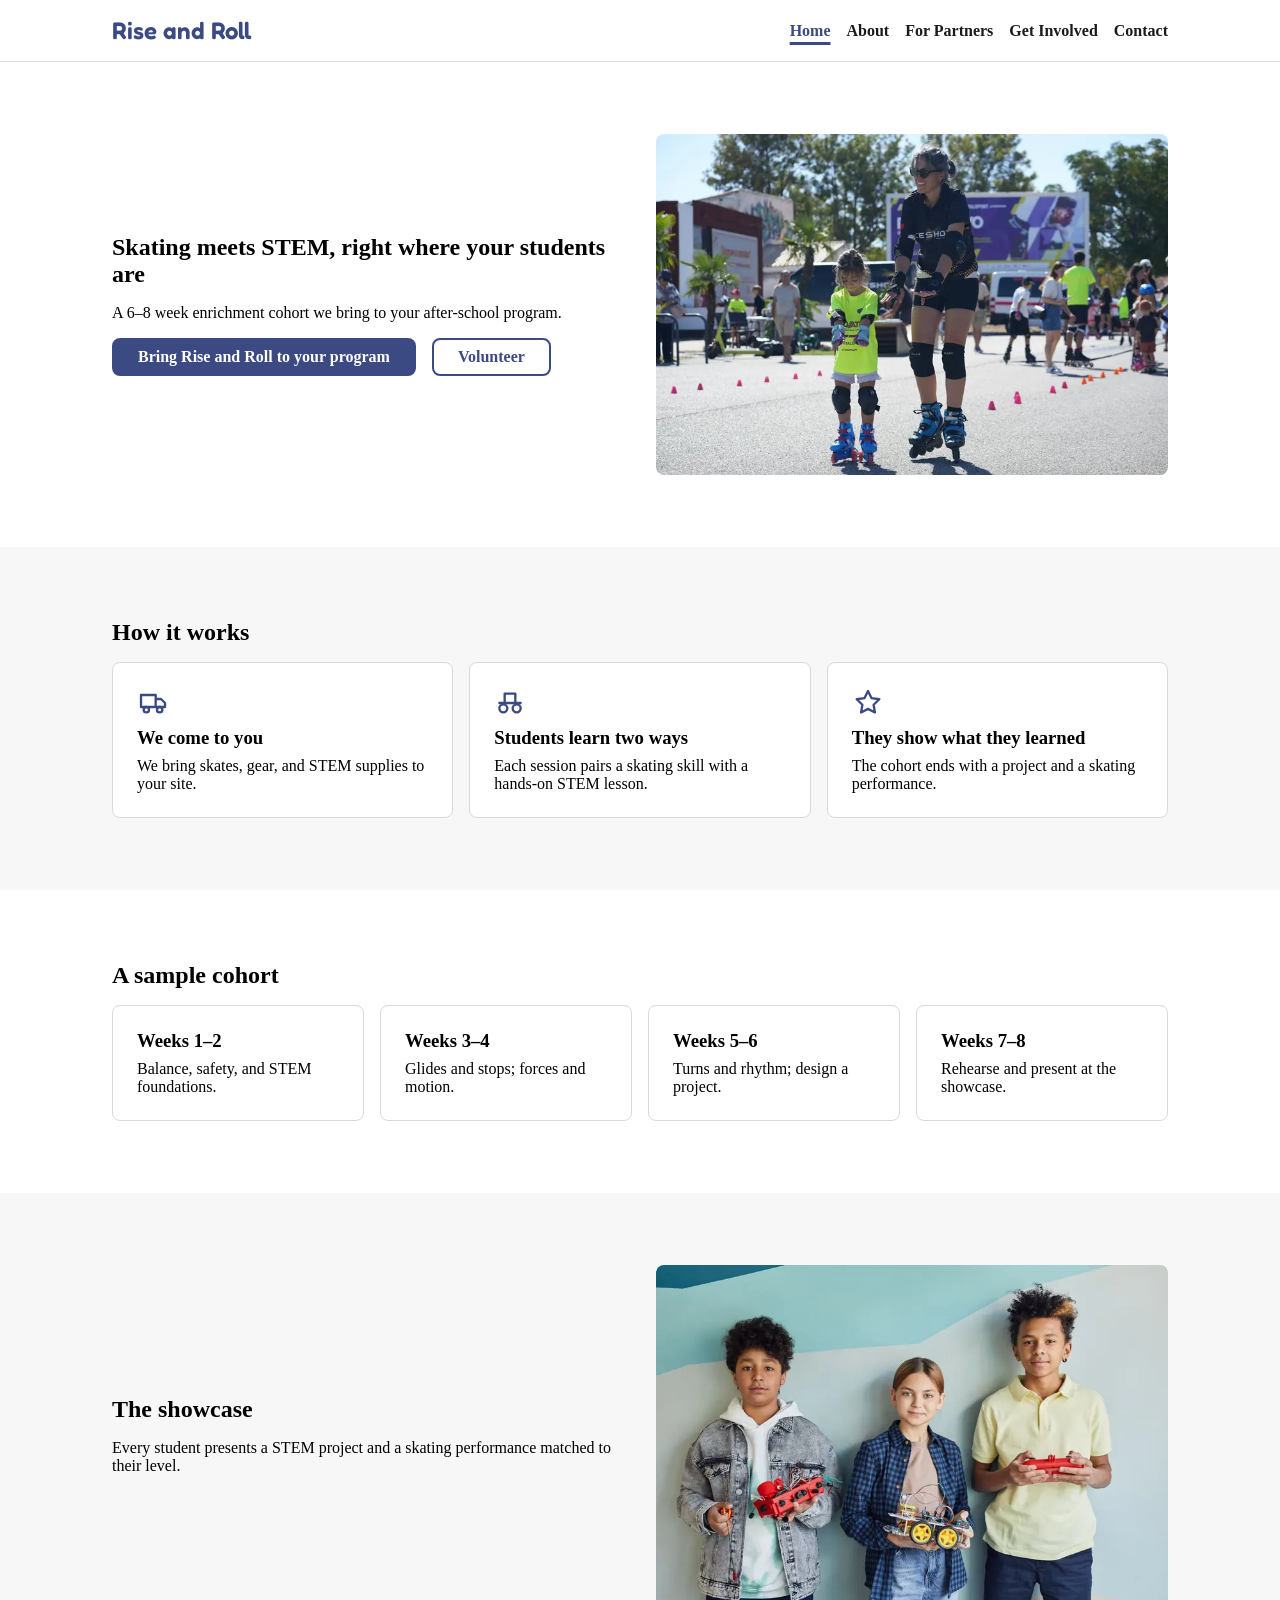
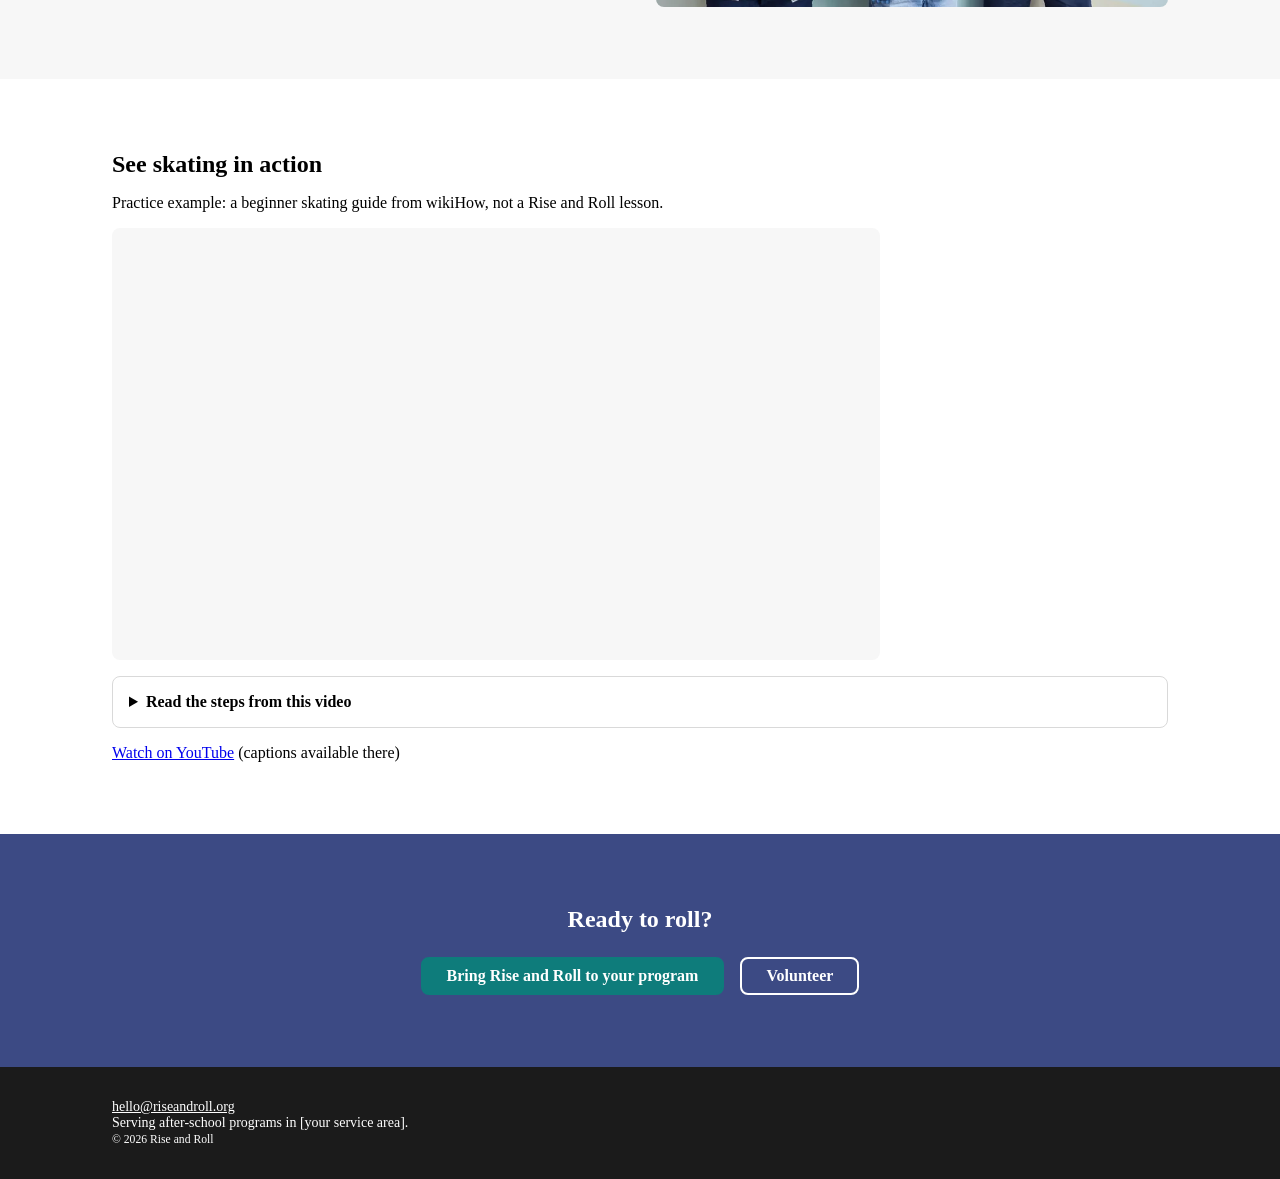
==== commit 9fb1a106: "making updates to the index.html and styles.css files to improve the layout and styling of the websi" ====
--- a/index.html
+++ b/index.html
@@ -9,11 +9,10 @@
   <!-- Fonts -->
   <link rel="preconnect" href="https://fonts.googleapis.com">
   <link rel="preconnect" href="https://fonts.gstatic.com" crossorigin>
-  <link href="https://fonts.googleapis.com/css2?family=Fredoka:wght@500;600&family=Poppins:wght@400;600&display=swap" rel="stylesheet">
+  <link href="https://fonts.googleapis.com/css2?family=Fredoka:wght@600;&family=Poppins:wght@400;600&display=swap" rel="stylesheet">
 
   <link rel="stylesheet" href="styles.css">
-</head>
-<body>
+</head><body>
 
   <a class="skip-link" href="#main">Skip to main content</a>
 
@@ -46,24 +45,38 @@
             <a class="button button--secondary" href="get-involved.html">Volunteer</a>
           </div>
         </div>
-        <img class="media__img" src="images/hero.webp" alt="Instructor helping a student balance on roller skates" width="600" height="400">
+        <img class="media__img"
+          src="images/hero-800.webp"
+          srcset="images/hero-480.webp 480w,
+                  images/hero-800.webp 800w,
+                  images/hero-1200.webp 1200w"
+          sizes="(min-width: 37.5em) min(32rem, 50vw - 3rem), calc(100vw - 2rem)"
+          width="1200" height="800"
+          fetchpriority="high"
+          alt="An instructor on inline skates coaches a young girl in safety gear as she balances on skates between practice cones.">
       </div>
     </section>
 
     <!-- A · HOW IT WORKS (grid: 1 col narrow, 3 at medium+) -->
-    <section class="section section--alt" aria-labelledby="how-heading">
+     <section class="section section--alt" aria-labelledby="how-heading">
       <div class="container flow">
         <h2 id="how-heading">How it works</h2>
         <ol class="grid grid--3" role="list">
           <li class="card">
+            <!-- Decorative icon: the heading says the same thing, so it is hidden from screen readers -->
+            <svg class="card__icon" aria-hidden="true" focusable="false" viewBox="0 0 24 24" width="32" height="32" fill="none" stroke="currentColor" stroke-width="1.75" stroke-linejoin="round" stroke-linecap="round"><path d="M3 6h11v9H3zM14 9h4l3 3v3h-7z"/><circle cx="7" cy="17" r="2"/><circle cx="17" cy="17" r="2"/></svg>
             <h3 class="card__title">We come to you</h3>
             <p>We bring skates, gear, and STEM supplies to your site.</p>
           </li>
           <li class="card">
+            <!-- Decorative icon: the heading says the same thing, so it is hidden from screen readers -->
+            <svg class="card__icon" aria-hidden="true" focusable="false" viewBox="0 0 24 24" width="32" height="32" fill="none" stroke="currentColor" stroke-width="1.75" stroke-linejoin="round" stroke-linecap="round"><circle cx="7" cy="16" r="3"/><circle cx="17" cy="16" r="3"/><path d="M4 12h16M8 12V5h8v7"/></svg>
             <h3 class="card__title">Students learn two ways</h3>
             <p>Each session pairs a skating skill with a hands-on STEM lesson.</p>
           </li>
           <li class="card">
+            <!-- Decorative icon: the heading says the same thing, so it is hidden from screen readers -->
+            <svg class="card__icon" aria-hidden="true" focusable="false" viewBox="0 0 24 24" width="32" height="32" fill="none" stroke="currentColor" stroke-width="1.75" stroke-linejoin="round" stroke-linecap="round"><path d="M12 3l2.6 5.3 5.9.9-4.3 4.1 1 5.8L12 16.4 6.8 19.1l1-5.8-4.3-4.1 5.9-.9z"/></svg>
             <h3 class="card__title">They show what they learned</h3>
             <p>The cohort ends with a project and a skating performance.</p>
           </li>
@@ -76,10 +89,10 @@
       <div class="container flow">
         <h2 id="cohort-heading">A sample cohort</h2>
         <ol class="grid grid--4" role="list">
-          <li class="card"><h3 class="card__title">Weeks 1–2</h3><p>Balance, safety, and STEM foundations.</p></li>
-          <li class="card"><h3 class="card__title">Weeks 3–4</h3><p>Glides and stops; forces and motion.</p></li>
-          <li class="card"><h3 class="card__title">Weeks 5–6</h3><p>Turns and rhythm; design a project.</p></li>
-          <li class="card"><h3 class="card__title">Weeks 7–8</h3><p>Rehearse and present at the showcase.</p></li>
+          <li class="card"><div class="card__inner"></div><h3 class="card__title">Weeks 1–2</h3><p>Balance, safety, and STEM foundations.</p></li>
+          <li class="card"><div class="card__inner"></div><h3 class="card__title">Weeks 3–4</h3><p>Glides and stops; forces and motion.</p></li>
+          <li class="card"><div class="card__inner"></div><h3 class="card__title">Weeks 5–6</h3><p>Turns and rhythm; design a project.</p></li>
+          <li class="card"><div class="card__inner"></div><h3 class="card__title">Weeks 7–8</h3><p>Rehearse and present at the showcase.</p></li>
         </ol>
       </div>
     </section>
@@ -91,7 +104,15 @@
           <h2>The showcase</h2>
           <p>Every student presents a STEM project and a skating performance matched to their level.</p>
         </div>
-        <img class="media__img" src="images/showcase.webp" alt="Three students stand against a painted wall, each holding a robot or controller they built." width="600" height="400" loading="lazy">
+         <img class="media__img"
+          src="images/showcase-800.webp"
+          srcset="images/showcase-480.webp 480w,
+                  images/showcase-800.webp 800w,
+                  images/showcase-1200.webp 1200w"
+          sizes="(min-width: 37.5em) min(32rem, 50vw - 3rem), calc(100vw - 2rem)"
+          width="1200" height="800"
+          loading="lazy"
+          alt="Three students stand against a painted wall, each holding a robot or controller they built.">
       </div>
     </section>
 
@@ -108,7 +129,18 @@
             allow="encrypted-media; picture-in-picture"
             allowfullscreen></iframe>
         </div>
-        <p><a href="https://www.youtube.com/watch?v=yPIxa7VmpZo">Watch on YouTube</a> (captions and transcript available there)</p>
+         <details class="faq">
+          <summary class="faq__question">Read the steps from this video</summary>
+          <ol class="faq__answer">
+            <li>Put on a helmet and practice on flat pavement.</li>
+            <li>Stand with your knees bent under your shoulders and your back straight, then take small steps to find your balance.</li>
+            <li>Push off one foot while stepping the other forward, shift your weight onto the front foot, and lift the back foot to glide.</li>
+            <li>Keep your feet parallel and lower your body slightly for more control.</li>
+            <li>To stop, slide one foot forward and press the toe stop against the ground.</li>
+            <li>Keep practicing; falling is part of learning.</li>
+          </ol>
+        </details>
+        <p><a href="https://www.youtube.com/watch?v=yPIxa7VmpZo">Watch on YouTube</a> (captions available there)</p>
       </div>
     </section>
 
--- a/styles.css
+++ b/styles.css
@@ -19,8 +19,8 @@
   img,
   picture {
     display: block;
-    max-width: 100%;
-    height: auto;
+    max-inline-size: 100%;
+    block-size: auto;
   }
 
   ul[role="list"],
@@ -74,6 +74,10 @@
           --space-lg: 1.5rem; /* 24px */
           --space-xl: 2rem; /* 32px */
           --space-xxl: 3rem; /* 48px */
+          
+        /* Fluid spacing: grows with the screen, within limits */
+        --gutter: clamp(1rem, 4vw, 2rem);
+        --section-space: clamp(3rem, 6vw, 4.5rem);
 
         /* Shape */
         --radius: 8px;
@@ -96,14 +100,14 @@
 @layer layout {
   /* Centered content column with side padding */
   .container {
-    width: 100%;
-    max-width: var(--container-max);
+    inline-size: 100%;
+    max-inline-size: var(--container-max);
     margin-inline: auto;
-    padding-inline: var(--space-md);
+    padding-inline: var(--gutter);
   }
 
   .section {
-    padding-block: var(--space-xxl);
+    padding-block: var(--section-space);
   }
 
   .section--alt {
@@ -136,45 +140,37 @@
 
      .media__img {
       order: -1;
-      width: 100%;
+      inline-size: 100%;
+      block-size: auto;
+      aspect-ratio: 3 / 2;
+      object-fit: cover;
       border-radius: var(--radius);
      }
 
       /* Medium: 600px+ */
-      @media (min-width: 600px) {
-        .container {
-          padding-inline: var(--space-xl);
-        }
-      
-      .grid--3 { grid-template-columns: repeat(3, 1fr); }
-      .grid--4 { grid-template-columns: repeat(2, 1fr); }
- 
-     .media {
-      grid-template-columns: 1fr 1fr;
-    } 
-
-    .media__img {
-      order: 0;  /* image moves to the right */
-    }
-  }  
-
-  /* Wide: 1024px+ */
-  @media (min-width: 1024px) {
-    .section {
-      padding-block: calc(var(--space-xxl) * 1.5);
-    }
-
-    .grid--4 { grid-template-columns: repeat(4, 1fr); }
-  }
-
-}
+        /* Intrinsic grid: as many 15rem columns as fit; no media query needed */
+  .grid--3 {
+    grid-template-columns: repeat(auto-fit, minmax(min(15rem, 100%), 1fr));
+  }
+
+  /* 37.5em: two columns need about 15rem each to keep descriptions readable */
+  @media (min-width: 37.5em) {
+    .grid--4 { grid-template-columns: repeat(2, minmax(0, 1fr)); }
+    .media { grid-template-columns: repeat(2, minmax(0, 1fr)); }
+    .media__img { order: 0; }  /* image moves to the right */
+  }
+
+  /* 64em: four columns need about 14rem each; explicit counts avoid a 3 + 1 split */
+  @media (min-width: 64em) {
+    .grid--4 { grid-template-columns: repeat(4, minmax(0, 1fr)); }
+  }
 
 /* COMPONENTS: */ 
 @layer components {
   /* Site header + navigation */
   .site-header {
     background-color: var(--color-bg);
-    border-bottom: var(--border-width) solid var(--color-border);
+    border-block-end: var(--border-width) solid var(--color-border);
   }
 
   .site-header__inner {
@@ -204,7 +200,7 @@
     font-weight: 600;
   }
 
-  @media (min-width: 600px) {
+  @media (min-width: 37.5em) {
     .site-header__inner {
       flex-direction: row;
       justify-content: space-between;
@@ -245,7 +241,7 @@
 
 .card {
   --card-padding: var(--space-lg);
-
+  container: card / inline-size;
   padding: var(--card-padding);
   background-color: var(--color-surface);
   border: var(--border-width) solid var(--color-border);
@@ -253,15 +249,44 @@
 }
 
 .card__title {
-  margin-bottom: var(--space-sm);
-}
+  margin-block-end: var(--space-sm);
+}
+
+ @container card (min-width: 28rem) {
+    .card__inner {
+      display: grid;
+      grid-template-columns: fit-content(10rem) minmax(0, 1fr);
+      gap: var(--space-xl);
+      align-items: baseline;
+    }
+  }
+
+    .card__inner .card__title {
+      margin-block-end: 0;
+    }
+  }
+
+    @supports (grid-template-rows: subgrid) {
+    .grid--3 > .card {
+      container-type: normal;
+      display: grid;
+      grid-row: span 3; /* icon, title, description */
+      grid-template-rows: subgrid;
+      row-gap: var(--space-sm);
+    }
+ 
+    .grid--3 > .card .card__title {
+      margin-block-end: 0;
+    }
+  }
+
 
 /* CTA: */
 .cta-band {
   background-color: var(--color-primary);
   color: var(--color-on-dark);
   text-align: center;
-  padding-block: var(--space-xxl);
+  padding-block: var(--section-space);
 }
 
 .cta-band .cluster {
@@ -269,7 +294,7 @@
  }
 
 .cta-band__title {
-  margin-bottom: var(--space-lg);
+  margin-block-end: var(--space-lg);
  color: var(--color-on-dark);
  }
 
@@ -287,7 +312,7 @@
  }
 
  .faq + .faq {
-  margin-top: var(--space-sm);
+  margin-block-start: var(--space-sm);
  }
 
  .faq__question {
@@ -297,8 +322,15 @@
  }
 
  .faq__answer {
-  padding: 0 var(--space-md) var(--space-md);
- }
+  padding-inline: var(--space-md);
+  padding-block-end: var(--space-md);
+ }
+
+ .card__icon {
+    inline-size: 2rem;
+    block-size: 2rem;
+    color: var(--color-primary);
+  }
 
    /* Video embed: reserves a 16:9 box so the page doesn't jump
      when the YouTube player loads */
@@ -336,8 +368,8 @@
   /* Hidden visually, still read by screen readers */
   .visually-hidden {
     position: absolute;
-    width: 1px;
-    height: 1px;
+    inline-size: 1px;
+    block-size: 1px;
     overflow: hidden;
     clip-path: inset(50%);
     white-space: nowrap;
@@ -347,8 +379,8 @@
 /* Skip link: off-screen until focused (see states layer) */
  .skip-link {
     position: absolute;
-    left: var(--space-md);
-    top: -100px;
+    inset-inline-start: var(--space-md);
+    inset-block-start: -100px;
     padding: var(--space-sm) var(--space-md);
     background-color: var(--color-primary);
     color: var(--color-on-dark);
@@ -357,7 +389,7 @@
 
   /* Even vertical spacing between stacked children */
   .flow > * + * {
-    margin-top: var(--space-md);
+    margin-block-start: var(--space-md);
   }
  
   .text-center {
@@ -409,7 +441,7 @@
   }
  
   .skip-link:focus {
-    top: var(--space-md);
+    inset-block-start: var(--space-md);
   }
 
   /* Current page */
@@ -441,6 +473,19 @@
     *::after {
       transition: none !important;
       transform: none !important;
+    }
+  }
+  
+  /* High contrast: darker, thicker borders; nav links underlined */
+  @media (prefers-contrast: more) {
+    :root {
+      --color-border: #595959;
+      --color-text-muted: var(--color-text);
+      --border-width: 2px;
+    }
+
+    .nav__link {
+      text-decoration: underline;
     }
   }
 }
@@ -508,7 +553,7 @@
     }
  
     .grid > * + * {
-      margin-top: var(--space-sm);
+      margin-block-start: var(--space-sm);
     }
  
     .section {
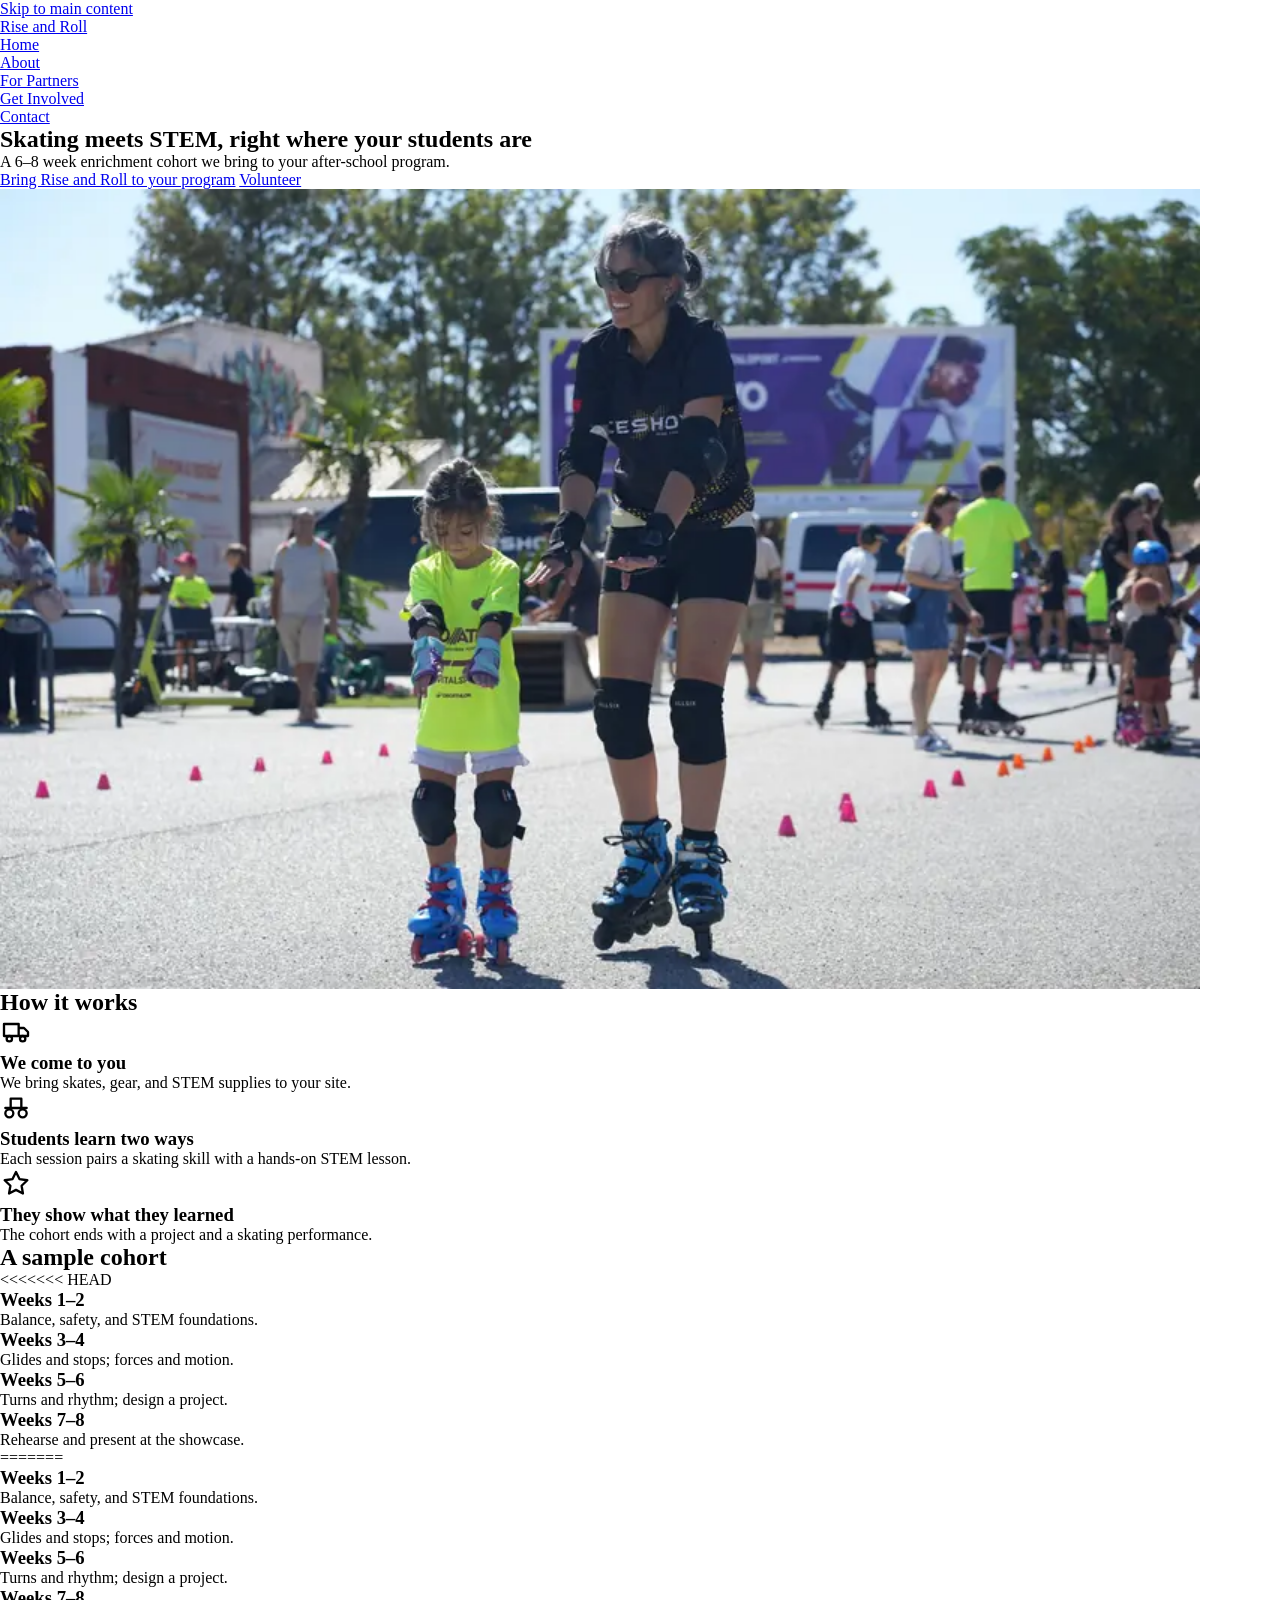
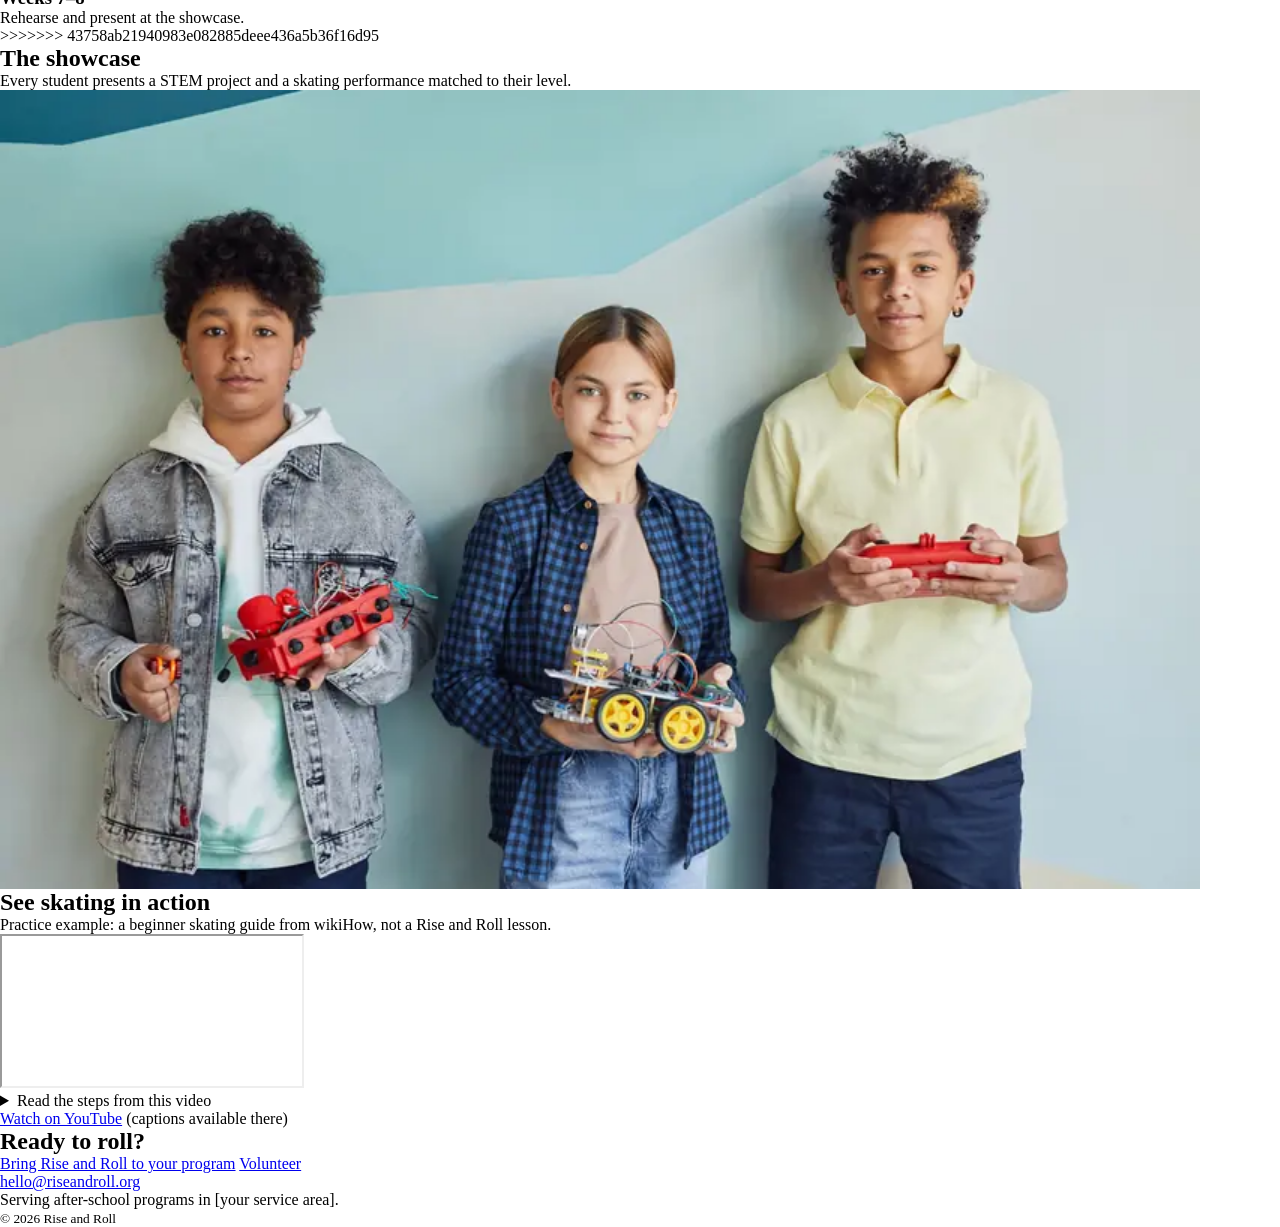
==== commit 29a156aa: "Merge branch 'main' of https://github.com/nrandal8-ui/Rise-and-Roll" ====
--- a/index.html
+++ b/index.html
@@ -89,10 +89,17 @@
       <div class="container flow">
         <h2 id="cohort-heading">A sample cohort</h2>
         <ol class="grid grid--4" role="list">
+<<<<<<< HEAD
           <li class="card"><div class="card__inner"></div><h3 class="card__title">Weeks 1–2</h3><p>Balance, safety, and STEM foundations.</p></li>
           <li class="card"><div class="card__inner"></div><h3 class="card__title">Weeks 3–4</h3><p>Glides and stops; forces and motion.</p></li>
           <li class="card"><div class="card__inner"></div><h3 class="card__title">Weeks 5–6</h3><p>Turns and rhythm; design a project.</p></li>
           <li class="card"><div class="card__inner"></div><h3 class="card__title">Weeks 7–8</h3><p>Rehearse and present at the showcase.</p></li>
+=======
+          <li class="card"><div class="card_inner"><h3 class="card__title">Weeks 1–2</h3><p>Balance, safety, and STEM foundations.</p></div></li>
+          <li class="card"><div class="card_inner"><h3 class="card__title">Weeks 3–4</h3><p>Glides and stops; forces and motion.</p></div></li>
+          <li class="card"><div class="card_inner"><h3 class="card__title">Weeks 5–6</h3><p>Turns and rhythm; design a project.</p></div></li>
+          <li class="card"><div class="card_inner"><h3 class="card__title">Weeks 7–8</h3><p>Rehearse and present at the showcase.</p></div></li>
+>>>>>>> 43758ab21940983e082885deee436a5b36f16d95
         </ol>
       </div>
     </section>
--- a/styles.css
+++ b/styles.css
@@ -1,21 +1,36 @@
 /* =========================================================
-   Rise and Roll — styles.css
+   Rise and Roll — styles.css (Module 3: responsive layout system)
    One stylesheet, organized into cascade layers.
    Later layers win over earlier ones regardless of
    selector specificity, so no !important or ID battles.
+
+   Breakpoints are in em so they respond to text zoom too:
+     37.5em (600px at default text size)  — nav row, media split, timeline 2x2
+     64em   (1024px at default text size) — timeline 4 across, larger sections
+   Each one has its content-based reason written beside it.
    ========================================================= */
-   @layer reset, base, layout, components, utilities, states, overrides, print;
-
-   /* RESET: global reset of margins, paddings, and box-sizing */
-
-   @layer reset{
-    *, *::before, *::after {
-      box-sizing: border-box;
-   }
-    body, h1, h2, h3, h4, p, ul, ol, figure {
+
+@layer reset, base, layout, components, utilities, states, overrides, print;
+
+
+/* ---------------------------------------------------------
+   RESET: neutralize browser defaults
+   --------------------------------------------------------- */
+@layer reset {
+
+  /* Padding and borders fit inside the size I set */
+  *,
+  *::before,
+  *::after {
+    box-sizing: border-box;
+  }
+
+  /* Remove default margins; spacing comes from tokens */
+  body, h1, h2, h3, h4, p, ul, ol, figure {
     margin: 0;
   }
-   
+
+  /* Images never overflow and keep their proportions */
   img,
   picture {
     display: block;
@@ -23,50 +38,54 @@
     block-size: auto;
   }
 
+  /* Lists used for layout lose bullets; role="list" keeps
+     them announced as lists by screen readers */
   ul[role="list"],
   ol[role="list"] {
     list-style: none;
     padding: 0;
   }
 
-   button, input, textarea {
+  /* Controls use the page font instead of the system font */
+  button, input, textarea {
     font: inherit;
   }
- 
-}
-
-/*  BASE: global styles for typography, links, and images */
-
-   @layer base{
-
-   :root {
-     /* Color */
-        --color-primary: #3c4a84;
-        --color-primary-dark: #2e3a6b;
-        --color-accent: #0e7c7b;
-        --color-accent-dark: #0a5f5e;
-        --color-text: #1b1b1b;
-        --color-text-muted: #4a4a4a;
-        --color-bg: #ffffff;
-        --color-bg-alt: #f7f7f7;
-        --color-surface: #ffffff;
-        --color-border: #d9d9d9;
-        --color-on-dark: #ffffff;
-        --color-focus: #e8a33d;
-
-        /* Typography */
-        --font-heading: "fredoka", "Arial Rounded MT Bold", sans-serif;
-        --font-body: "poppins", Arial, sans-serif;
-        --text-sm: 0.875rem; /* 14px */
-        --text-base: 1rem; /* 16px */
-        --text-md: 1.25rem; /* 20px */
-        --text-lg: 1.5rem; /* 24px */
-        --text-xl: 2rem; /* 32px */
-        --text-xxl: clamp(2rem, 5vw, 2.75rem); /* h1: scales from 32px to 44px */
-
-        --leading-tight: 1.2; /* headings */
-        --leading-body: 1.5; /* body text */
-
+
+}
+
+
+/* ---------------------------------------------------------
+   BASE: design tokens + bare-element styles
+   Only :root and element selectors here, no classes.
+   --------------------------------------------------------- */
+@layer base {
+
+  :root {
+    /* Color */
+    --color-primary: #3C4A84;        /* navy: headings, links, primary buttons (8.4:1 on white) */
+    --color-primary-dark: #2E3A6B;   /* hover/active for primary */
+    --color-accent: #0E7C7B;         /* teal: CTA buttons (about 5:1 with white text) */
+    --color-accent-dark: #0A5F5E;    /* hover/active for accent */
+    --color-text: #1B1B1B;           /* body text */
+    --color-text-muted: #4A4A4A;     /* secondary text, still passes 4.5:1 */
+    --color-bg: #FFFFFF;             /* page background */
+    --color-bg-alt: #F7F7F7;         /* alternating section background */
+    --color-surface: #FFFFFF;        /* cards */
+    --color-border: #D9D9D9;         /* card and divider borders */
+    --color-on-dark: #FFFFFF;        /* text on navy/teal */
+
+    /* Typography */
+    --font-heading: "Fredoka", "Arial Rounded MT Bold", sans-serif;
+    --font-body: "Poppins", Arial, sans-serif;
+
+    --text-sm: 0.875rem;   /* 14px */
+    --text-base: 1rem;     /* 16px */
+    --text-md: 1.25rem;    /* 20px */
+    --text-lg: 1.5rem;     /* 24px */
+    --text-xl: 2rem;       /* 32px */
+    --text-xxl: clamp(2rem, 5vw, 2.75rem); /* h1: scales from 32px to 44px */
+
+<<<<<<< HEAD
           /* Spacing (4/8px scale) */
           --space-xs: 0.25rem; /* 4px */
           --space-sm: 0.5rem; /* 8px */
@@ -78,24 +97,34 @@
         /* Fluid spacing: grows with the screen, within limits */
         --gutter: clamp(1rem, 4vw, 2rem);
         --section-space: clamp(3rem, 6vw, 4.5rem);
-
-        /* Shape */
-        --radius: 8px;
-        --border-width: 1px;
-        
-        /* Focus */ 
-        --focus-width: 3px;
-        --focus-offset: 3px;
-        --focus-color: var(--color-focus);
-
-        /* Layout */
-        --container-max: 1120px;
-        --measure: 65ch; /* optimal line length for body text */
-
-
-   }
-}
-
+=======
+    --leading-tight: 1.2;  /* headings */
+    --leading-body: 1.5;   /* paragraphs */
+>>>>>>> 43758ab21940983e082885deee436a5b36f16d95
+
+    /* Spacing (4/8px scale) */
+    --space-xs: 0.25rem;   /* 4px */
+    --space-sm: 0.5rem;    /* 8px */
+    --space-md: 1rem;      /* 16px: card gaps */
+    --space-lg: 1.5rem;    /* 24px */
+    --space-xl: 2rem;      /* 32px */
+    --space-xxl: 3rem;     /* 48px */
+
+    /* Fluid spacing: grows with the viewport, never past its limits.
+       Replaces the old fixed values that needed media queries. */
+    --gutter: clamp(1rem, 4vw, 2rem);         /* side padding: 16px to 32px */
+    --section-space: clamp(3rem, 6vw, 4.5rem); /* section padding: 48px to 72px */
+
+    /* Shape */
+    --radius: 8px;
+    --border-width: 1px;
+
+    /* Focus */
+    --focus-width: 3px;
+    --focus-offset: 3px;
+    --focus-color: #E8A33D;  /* amber: visible on white, gray, navy, and teal */
+
+<<<<<<< HEAD
 /* LAYOUT: */ 
 @layer layout {
   /* Centered content column with side padding */
@@ -104,8 +133,61 @@
     max-inline-size: var(--container-max);
     margin-inline: auto;
     padding-inline: var(--gutter);
-  }
-
+=======
+    /* Layout */
+    --container-max: 70rem;  
+    --measure: 65ch;
+    /* max line length for text */
+>>>>>>> 43758ab21940983e082885deee436a5b36f16d95
+  }
+
+  body {
+    font-family: var(--font-body);
+    font-size: var(--text-base);
+    line-height: var(--leading-body);
+    color: var(--color-text);
+    background-color: var(--color-bg);
+  }
+
+  h1, h2, h3, h4 {
+    font-family: var(--font-heading);
+    font-weight: 600;
+    line-height: var(--leading-tight);
+    color: var(--color-primary);
+  }
+
+  h1 { font-size: var(--text-xxl); }
+  h2 { font-size: var(--text-xl); }
+  h3 { font-size: var(--text-md); }
+
+  p {
+    max-inline-size: var(--measure);
+  }
+
+  a {
+    color: var(--color-primary);
+    text-decoration: underline;
+    text-underline-offset: 0.2em;
+  }
+
+}
+
+
+/* ---------------------------------------------------------
+   LAYOUT: page structure patterns
+   --------------------------------------------------------- */
+@layer layout {
+
+  /* Centered content column. Fluid gutter means no media query
+     is needed for side padding. */
+  .container {
+    inline-size: 100%;
+    max-inline-size: var(--container-max);
+    margin-inline: auto;
+    padding-inline: var(--gutter);
+  }
+
+  /* Fluid vertical rhythm for every page section */
   .section {
     padding-block: var(--section-space);
   }
@@ -122,22 +204,27 @@
     align-items: center;
   }
 
-  /* One grid for every card group; modifiers set column counts.
-     Narrow: always 1 column. */
-    .grid {
+  /* Base grid: one column. Modifiers set the column behavior. */
+  .grid {
     display: grid;
     gap: var(--space-md);
-    grid-template-columns: 1fr;
-  }
-
-  /* Text beside an image (hero, showcase); stacks on narrow,
-     image first so it appears above the headline */
-     .media {
-      display: grid;
-      gap: var(--space-xl);
-      align-items: center;
-     }
-
+    grid-template-columns: minmax(0, 1fr);
+  }
+
+  /* INTRINSIC GRID 1: "How it works" steps.
+     auto-fit places as many columns as fit, each at least 15rem.
+     15rem keeps the longest title, "They show what they learned,"
+     to two lines. min() prevents overflow on very small screens.
+     No media query needed: 1 column on phones, 3 on wide screens.
+     Known tradeoff: between about 560px and 815px the steps sit
+     2 + 1, with the third card alone on a second row. I accepted
+     this because each step stands alone and stays readable, and
+     subgrid keeps the first row's titles and text aligned. */
+  .grid--3 {
+    grid-template-columns: repeat(auto-fit, minmax(min(15rem, 100%), 1fr));
+  }
+
+<<<<<<< HEAD
      .media__img {
       order: -1;
       inline-size: 100%;
@@ -151,6 +238,55 @@
         /* Intrinsic grid: as many 15rem columns as fit; no media query needed */
   .grid--3 {
     grid-template-columns: repeat(auto-fit, minmax(min(15rem, 100%), 1fr));
+=======
+  /* Timeline and hosting requirements: 4 items in a fixed order.
+     I kept explicit column counts here instead of auto-fit because
+     auto-fit would produce a 3 + 1 split at in-between widths,
+     which breaks the week-by-week sequence. 2x2 or 4 across keeps
+     the order readable. */
+  @media (min-width: 37.5em) {
+    /* Content reason: two cards need about 15rem each for a heading
+       plus a two-line description; that fits from about 37.5em. */
+    .grid--4 {
+      grid-template-columns: repeat(2, minmax(0, 1fr));
+    }
+  }
+
+  @media (min-width: 64em) {
+    /* Content reason: four across needs about 14rem per card so
+       descriptions stay at two lines; below 64em four columns
+       would be about 9rem wide and wrap to five lines. */
+    .grid--4 {
+      grid-template-columns: repeat(4, minmax(0, 1fr));
+    }
+  }
+
+  /* Media block (hero, showcase): stacked on narrow, image first */
+  .media {
+    display: grid;
+    gap: var(--space-xl);
+    align-items: center;
+  }
+
+  .media__img {
+    order: -1;
+    inline-size: 100%;
+    border-radius: var(--radius);
+  }
+
+  @media (min-width: 37.5em) {
+    /* Content reason: side by side needs each column to be at least
+       about 17rem so the hero h1 stays at three lines and both
+       buttons fit. Below 37.5em the text column gets too narrow,
+       so the image stacks above the text. */
+    .media {
+      grid-template-columns: repeat(2, minmax(0, 1fr));
+    }
+
+    .media__img {
+      order: 0;  /* image moves to the right */
+    }
+>>>>>>> 43758ab21940983e082885deee436a5b36f16d95
   }
 
   /* 37.5em: two columns need about 15rem each to keep descriptions readable */
@@ -165,17 +301,27 @@
     .grid--4 { grid-template-columns: repeat(4, minmax(0, 1fr)); }
   }
 
-/* COMPONENTS: */ 
+
+/* ---------------------------------------------------------
+   COMPONENTS: named, reusable UI pieces
+   Component-scoped custom properties are set on the
+   component and can be changed by a parent (see .cta-band).
+   --------------------------------------------------------- */
 @layer components {
+
   /* Site header + navigation */
   .site-header {
+    border-block-end: var(--border-width) solid var(--color-border);
     background-color: var(--color-bg);
+<<<<<<< HEAD
     border-block-end: var(--border-width) solid var(--color-border);
+=======
+>>>>>>> 43758ab21940983e082885deee436a5b36f16d95
   }
 
   .site-header__inner {
     display: flex;
-    flex-direction:column;
+    flex-direction: column;
     gap: var(--space-sm);
     padding-block: var(--space-md);
   }
@@ -201,6 +347,12 @@
   }
 
   @media (min-width: 37.5em) {
+<<<<<<< HEAD
+=======
+    /* Content reason: the logo plus five links ("For Partners" and
+       "Get Involved" are the longest) need about 35rem to sit in
+       one row. Below that the links crowd, so they stack. */
+>>>>>>> 43758ab21940983e082885deee436a5b36f16d95
     .site-header__inner {
       flex-direction: row;
       justify-content: space-between;
@@ -208,29 +360,156 @@
     }
   }
 
-  /* Button: */
-.button {
-  --button-bg: var(--color-primary);
-  --button-fg: var(--color-on-dark);
-  --button-border: var(--color-primary);
-
-  display: inline-block;
-  padding: var(--space-sm) var(--space-lg);
-  border: 2px solid var(--button-border);
-  border-radius: var(--radius);
-  background-color: var(--button-bg);
-  color: var(--button-fg);
-  text-decoration: none;
-  font-weight: 600;
-  text-align: center;
-  transition: background-color 0.2s, color 0.2s;
-}
-
-.button--accent {
-  --button-bg: var(--color-accent);
-  --button-border: var(--color-accent);
-}
-
+  /* Button: variants change component-scoped tokens only */
+  .button {
+    --button-bg: var(--color-primary);
+    --button-fg: var(--color-on-dark);
+    --button-border: var(--color-primary);
+
+    display: inline-block;
+    padding-block: var(--space-sm);
+    padding-inline: var(--space-lg);
+    border: 2px solid var(--button-border);
+    border-radius: var(--radius);
+    background-color: var(--button-bg);
+    color: var(--button-fg);
+    font-weight: 600;
+    text-decoration: none;
+    text-align: center;
+    transition: background-color 0.2s, color 0.2s;
+  }
+
+  .button--accent {
+    --button-bg: var(--color-accent);
+    --button-border: var(--color-accent);
+  }
+
+  .button--secondary {
+    --button-bg: transparent;
+    --button-fg: var(--color-primary);
+    --button-border: var(--color-primary);
+  }
+
+  /* Card: one pattern for steps, timeline, requirements, roles.
+     The card is a query container named "card". */
+  .card {
+    --card-padding: var(--space-lg);
+
+    container: card / inline-size;
+    padding: var(--card-padding);
+    background-color: var(--color-surface);
+    border: var(--border-width) solid var(--color-border);
+    border-radius: var(--radius);
+  }
+
+  /* Default (narrow) layout: title stacked above text. This is
+     also the fallback for browsers without container queries. */
+  .card__title {
+    margin-block-end: var(--space-sm);
+  }
+
+  /* CONTAINER QUERY: once a card has 28rem of room, the title
+     moves to a left column beside the text.
+     INTRINSIC GRID 2: fit-content(10rem) sizes the title column
+     to the label's own width ("Weeks 1–2" is about 6rem), capped
+     at 10rem so a long title can't squeeze the description. */
+  @container card (min-width: 28rem) {
+    .card__inner {
+      display: grid;
+      grid-template-columns: fit-content(10rem) minmax(0, 1fr);
+      gap: var(--space-xl);
+      align-items: baseline;
+    }
+
+    .card__inner .card__title {
+      margin-block-end: 0;
+    }
+  }
+
+  /* SUBGRID + FEATURE QUERY: in "How it works," titles wrap to
+     different line counts, so descriptions start at different
+     heights. Subgrid lets each card share its parent grid's rows,
+     lining up every title and description across the row.
+     Fallback: browsers without subgrid skip this block and show
+     normal cards, which are uneven but fully readable. */
+  @supports (grid-template-rows: subgrid) {
+    .grid--3 > .card {
+      /* A query container gets layout containment, which turns a
+         subgrid back into an independent grid. Step cards never use
+         the side-by-side layout, so they opt out of being containers. */
+      container-type: normal;
+      display: grid;
+      grid-row: span 2;
+      grid-template-rows: subgrid;
+      row-gap: var(--space-sm);
+    }
+
+    .grid--3 > .card .card__title {
+      margin-block-end: 0;
+    }
+  }
+
+  /* CTA band: navy background; flips the secondary button
+     to white by changing its tokens, not by overriding it */
+  .cta-band {
+    padding-block: var(--section-space);
+    background-color: var(--color-primary);
+    color: var(--color-on-dark);
+    text-align: center;
+  }
+
+  .cta-band .cluster {
+    justify-content: center;
+  }
+
+  .cta-band__title {
+    margin-block-end: var(--space-lg);
+    color: var(--color-on-dark);
+  }
+
+  .cta-band .button--secondary {
+    --button-fg: var(--color-on-dark);
+    --button-border: var(--color-on-dark);
+  }
+
+  /* FAQ accordion (For Partners) */
+  .faq {
+    border: var(--border-width) solid var(--color-border);
+    border-radius: var(--radius);
+    background-color: var(--color-surface);
+  }
+
+  .faq + .faq {
+    margin-block-start: var(--space-sm);
+  }
+
+  .faq__question {
+    padding: var(--space-md);
+    font-weight: 600;
+    cursor: pointer;
+  }
+
+  .faq__answer {
+    padding-inline: var(--space-md);
+    padding-block-end: var(--space-md);
+  }
+
+  /* Site footer */
+  .site-footer {
+    padding-block: var(--space-xl);
+    background-color: var(--color-text);
+    color: var(--color-on-dark);
+    font-size: var(--text-sm);
+  }
+
+  .site-footer a {
+    color: var(--color-on-dark);
+  }
+
+}
+
+
+<<<<<<< HEAD
 .button--secondary {
   --button-bg: transparent;
   --button-fg: var(--color-primary);
@@ -364,7 +643,13 @@
 }
 
 /* UTILITIES: */ 
+=======
+/* ---------------------------------------------------------
+   UTILITIES: single-purpose helpers
+   --------------------------------------------------------- */
+>>>>>>> 43758ab21940983e082885deee436a5b36f16d95
 @layer utilities {
+
   /* Hidden visually, still read by screen readers */
   .visually-hidden {
     position: absolute;
@@ -375,13 +660,17 @@
     white-space: nowrap;
   }
 
-
-/* Skip link: off-screen until focused (see states layer) */
- .skip-link {
+  /* Skip link: off-screen until focused (see states layer) */
+  .skip-link {
     position: absolute;
     inset-inline-start: var(--space-md);
     inset-block-start: -100px;
+<<<<<<< HEAD
     padding: var(--space-sm) var(--space-md);
+=======
+    padding-block: var(--space-sm);
+    padding-inline: var(--space-md);
+>>>>>>> 43758ab21940983e082885deee436a5b36f16d95
     background-color: var(--color-primary);
     color: var(--color-on-dark);
     z-index: 10;
@@ -391,60 +680,63 @@
   .flow > * + * {
     margin-block-start: var(--space-md);
   }
- 
+
   .text-center {
     text-align: center;
   }
- 
-}
-
-/* STATES: */ 
+
+}
+
+
+/* ---------------------------------------------------------
+   STATES: interaction, status, and user-preference styles
+   --------------------------------------------------------- */
 @layer states {
-  /* HOVER */
+
   /* Hover */
   a:hover {
     color: var(--color-primary-dark);
   }
- 
+
   .button:hover {
     --button-bg: var(--color-primary-dark);
     --button-border: var(--color-primary-dark);
     color: var(--button-fg);
   }
- 
+
   .button--accent:hover {
     --button-bg: var(--color-accent-dark);
     --button-border: var(--color-accent-dark);
   }
- 
+
   .button--secondary:hover {
     --button-bg: var(--color-primary);
     --button-fg: var(--color-on-dark);
   }
- 
+
   .cta-band .button--secondary:hover {
     --button-bg: var(--color-on-dark);
     --button-fg: var(--color-primary);
   }
- 
+
   /* Active: slight press */
   .button:active {
     transform: translateY(1px);
   }
 
-   /* Focus-visible: amber outline on every interactive element */
+  /* Focus-visible: amber outline on every interactive element */
   a:focus-visible,
   button:focus-visible,
   summary:focus-visible {
     outline: var(--focus-width) solid var(--focus-color);
     outline-offset: var(--focus-offset);
   }
- 
+
   .skip-link:focus {
     inset-block-start: var(--space-md);
   }
 
-  /* Current page */
+  /* Current page: underline + navy, not color alone */
   .nav__link[aria-current="page"] {
     color: var(--color-primary);
     text-decoration: underline;
@@ -456,17 +748,17 @@
   .faq[open] {
     border-color: var(--color-primary);
   }
- 
+
   .faq[open] .faq__question {
     color: var(--color-primary);
   }
 
-  /* Missing images */
+  /* Missing image: background keeps the layout from collapsing */
   .media__img {
     background-color: var(--color-bg-alt);
   }
 
-  /* Reduced motion: turn off transitions and movement */
+  /* PREFERENCE 1: reduced motion turns off transitions and movement */
   @media (prefers-reduced-motion: reduce) {
     *,
     *::before,
@@ -475,8 +767,17 @@
       transform: none !important;
     }
   }
+<<<<<<< HEAD
   
   /* High contrast: darker, thicker borders; nav links underlined */
+=======
+
+  /* PREFERENCE 2: higher contrast. Light gray borders (#D9D9D9)
+     nearly disappear for low-vision users, so card, FAQ, and
+     header borders darken and grow, muted text becomes full
+     strength, and nav links get underlines so they don't rely
+     on weight alone. Changing tokens updates every component. */
+>>>>>>> 43758ab21940983e082885deee436a5b36f16d95
   @media (prefers-contrast: more) {
     :root {
       --color-border: #595959;
@@ -488,24 +789,36 @@
       text-decoration: underline;
     }
   }
-}
-
-/* OVERRIDES: */ 
+<<<<<<< HEAD
+=======
+
+>>>>>>> 43758ab21940983e082885deee436a5b36f16d95
+}
+
+
+/* ---------------------------------------------------------
+   OVERRIDES: rare, documented one-off exceptions.
+   Intentionally empty. Any rule added here must have a
+   comment explaining why it couldn't live in another layer.
+   --------------------------------------------------------- */
 @layer overrides {
-
-}
-
-/* PRINT: */ 
+}
+
+
+/* ---------------------------------------------------------
+   PRINT: For Partners prints cleanly for program directors
+   --------------------------------------------------------- */
 @layer print {
-@media print {  
-   /* Hide screen-only pieces */
-   .site-header nav,
+  @media print {
+
+    /* Hide screen-only pieces */
+    .site-header nav,
     .skip-link,
     .cta-band,
     .media__img {
       display: none;
     }
- 
+
     /* Black on white, no backgrounds, saves ink */
     body,
     .section--alt,
@@ -515,61 +828,50 @@
       background: none;
       color: #000;
     }
- 
+
     h1, h2, h3, a, .site-footer a {
       color: #000;
     }
- 
+
     /* Buttons print as outlined text, not ink-heavy blocks */
     .button {
       --button-bg: transparent;
       --button-fg: #000;
       --button-border: #000;
     }
- 
+
     /* Print the URL after external links */
     a[href^="http"]::after,
     a[href^="mailto"]::after {
       content: " (" attr(href) ")";
       font-size: 0.85em;
     }
- 
+
     /* Show closed FAQ answers when printed (newer browsers;
        older ones print only the questions you've opened) */
     .faq::details-content {
       content-visibility: visible;
       display: block;
     }
- 
+
     /* Keep cards and FAQ items whole on a page */
     .card,
     .faq {
       break-inside: avoid;
     }
- 
+
     /* Grids become a single readable column */
     .grid {
       display: block;
     }
- 
+
     .grid > * + * {
       margin-block-start: var(--space-sm);
     }
- 
+
     .section {
       padding-block: var(--space-md);
     }
- 
-  }
-}
-
-
-
-
-
-   
-
-
-
-        
-   +
+  }
+}
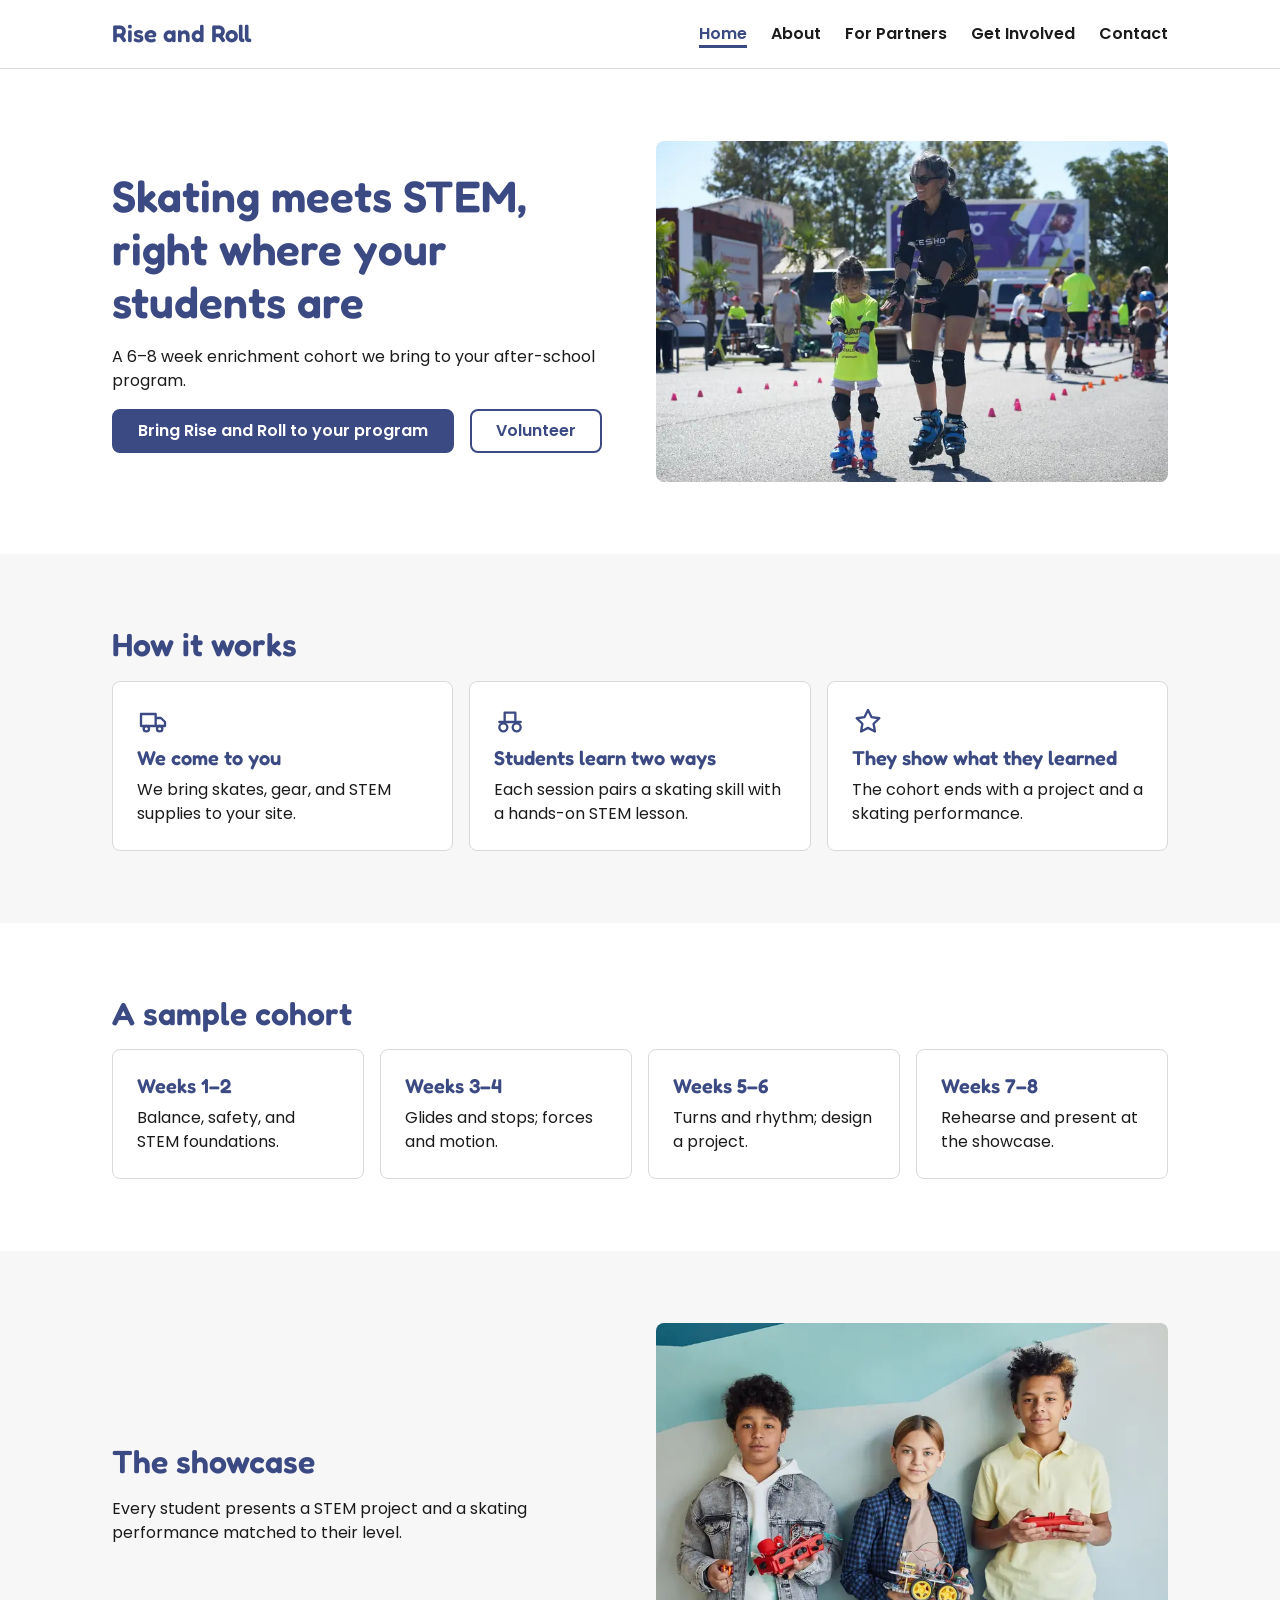
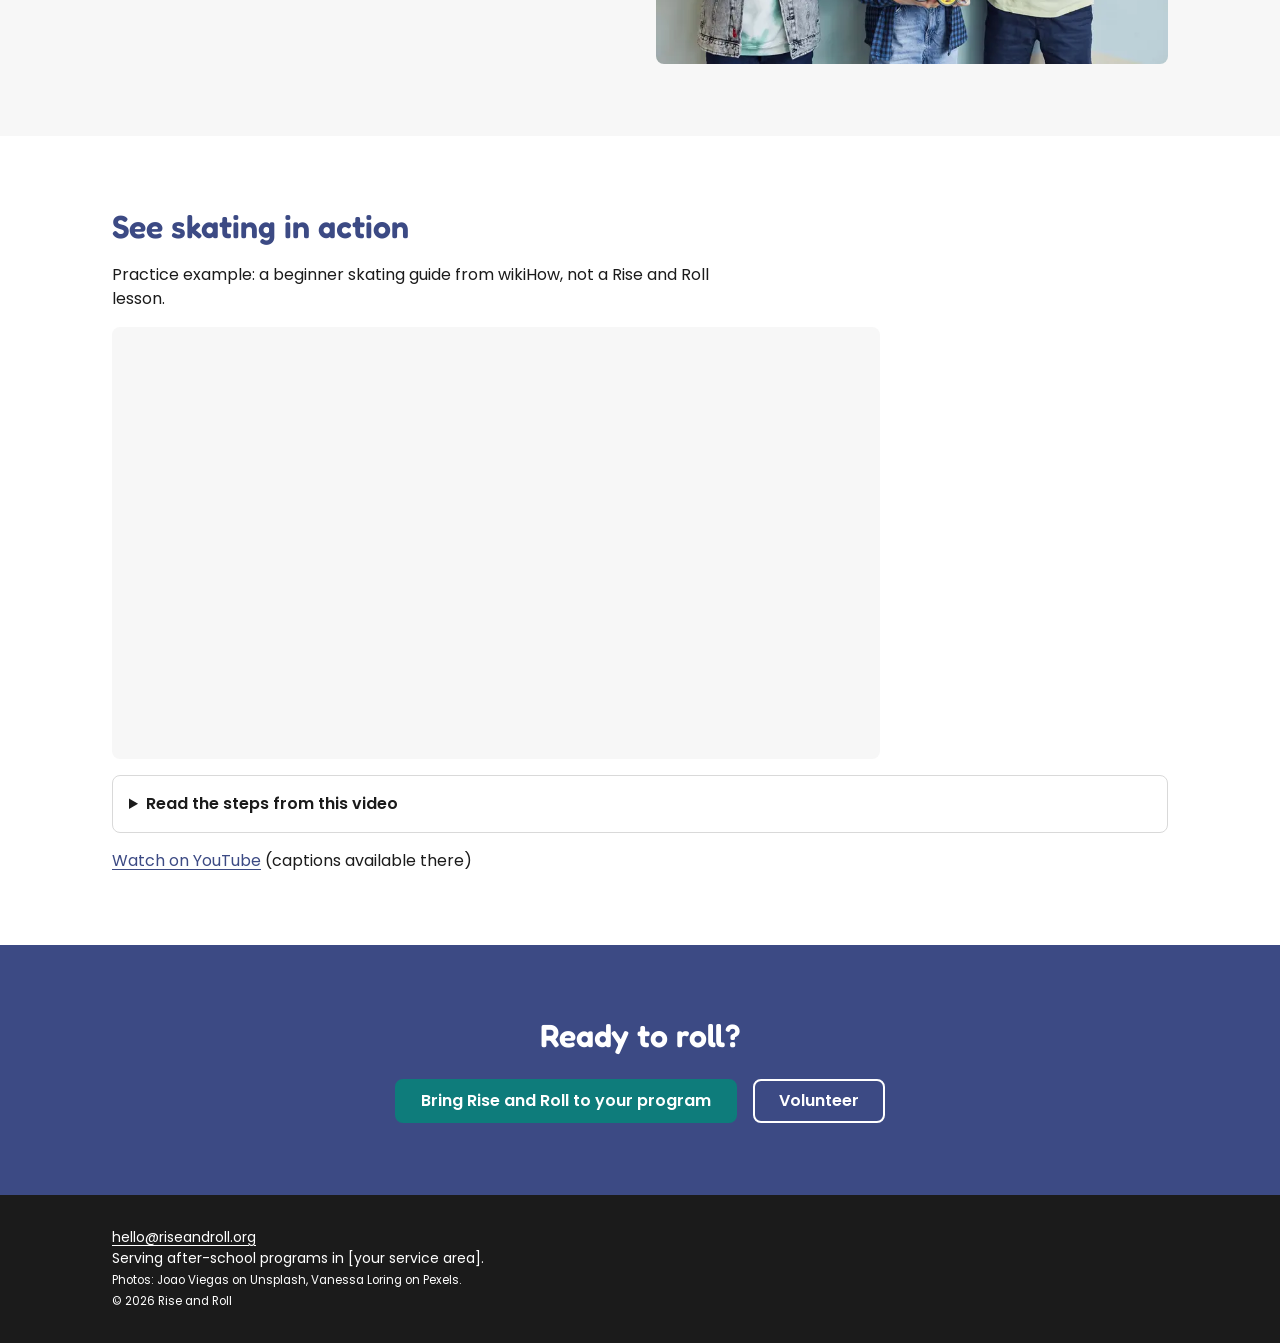
==== commit e3afadd5: "cleaning up files" ====
--- a/index.html
+++ b/index.html
@@ -6,13 +6,14 @@
   <title>Rise and Roll | Skating + STEM After-School Enrichment</title>
   <meta name="description" content="Rise and Roll brings a 6–8 week skating and STEM cohort to your after-school program, ending in a student showcase.">
 
-  <!-- Fonts -->
+  <!-- Fonts: Fredoka 600 (headings) + Poppins 400/600 (body). Unused Fredoka 500 removed. -->
   <link rel="preconnect" href="https://fonts.googleapis.com">
   <link rel="preconnect" href="https://fonts.gstatic.com" crossorigin>
-  <link href="https://fonts.googleapis.com/css2?family=Fredoka:wght@600;&family=Poppins:wght@400;600&display=swap" rel="stylesheet">
+  <link href="https://fonts.googleapis.com/css2?family=Fredoka:wght@600&family=Poppins:wght@400;600&display=swap" rel="stylesheet">
 
   <link rel="stylesheet" href="styles.css">
-</head><body>
+</head>
+<body>
 
   <a class="skip-link" href="#main">Skip to main content</a>
 
@@ -45,6 +46,10 @@
             <a class="button button--secondary" href="get-involved.html">Volunteer</a>
           </div>
         </div>
+        <!-- Responsive image: three WebP widths. sizes = display width:
+             about half the container (max 32rem) once the media block
+             splits at 37.5em, otherwise the full screen minus the gutters.
+             Above the fold, so it loads eagerly with high priority. -->
         <img class="media__img"
           src="images/hero-800.webp"
           srcset="images/hero-480.webp 480w,
@@ -58,7 +63,7 @@
     </section>
 
     <!-- A · HOW IT WORKS (grid: 1 col narrow, 3 at medium+) -->
-     <section class="section section--alt" aria-labelledby="how-heading">
+    <section class="section section--alt" aria-labelledby="how-heading">
       <div class="container flow">
         <h2 id="how-heading">How it works</h2>
         <ol class="grid grid--3" role="list">
@@ -89,17 +94,10 @@
       <div class="container flow">
         <h2 id="cohort-heading">A sample cohort</h2>
         <ol class="grid grid--4" role="list">
-<<<<<<< HEAD
-          <li class="card"><div class="card__inner"></div><h3 class="card__title">Weeks 1–2</h3><p>Balance, safety, and STEM foundations.</p></li>
-          <li class="card"><div class="card__inner"></div><h3 class="card__title">Weeks 3–4</h3><p>Glides and stops; forces and motion.</p></li>
-          <li class="card"><div class="card__inner"></div><h3 class="card__title">Weeks 5–6</h3><p>Turns and rhythm; design a project.</p></li>
-          <li class="card"><div class="card__inner"></div><h3 class="card__title">Weeks 7–8</h3><p>Rehearse and present at the showcase.</p></li>
-=======
-          <li class="card"><div class="card_inner"><h3 class="card__title">Weeks 1–2</h3><p>Balance, safety, and STEM foundations.</p></div></li>
-          <li class="card"><div class="card_inner"><h3 class="card__title">Weeks 3–4</h3><p>Glides and stops; forces and motion.</p></div></li>
-          <li class="card"><div class="card_inner"><h3 class="card__title">Weeks 5–6</h3><p>Turns and rhythm; design a project.</p></div></li>
-          <li class="card"><div class="card_inner"><h3 class="card__title">Weeks 7–8</h3><p>Rehearse and present at the showcase.</p></div></li>
->>>>>>> 43758ab21940983e082885deee436a5b36f16d95
+          <li class="card"><div class="card__inner"><h3 class="card__title">Weeks 1–2</h3><p>Balance, safety, and STEM foundations.</p></div></li>
+          <li class="card"><div class="card__inner"><h3 class="card__title">Weeks 3–4</h3><p>Glides and stops; forces and motion.</p></div></li>
+          <li class="card"><div class="card__inner"><h3 class="card__title">Weeks 5–6</h3><p>Turns and rhythm; design a project.</p></div></li>
+          <li class="card"><div class="card__inner"><h3 class="card__title">Weeks 7–8</h3><p>Rehearse and present at the showcase.</p></div></li>
         </ol>
       </div>
     </section>
@@ -111,7 +109,8 @@
           <h2>The showcase</h2>
           <p>Every student presents a STEM project and a skating performance matched to their level.</p>
         </div>
-         <img class="media__img"
+        <!-- Below the fold: lazy-loaded, same sizes as the hero -->
+        <img class="media__img"
           src="images/showcase-800.webp"
           srcset="images/showcase-480.webp 480w,
                   images/showcase-800.webp 800w,
@@ -123,7 +122,8 @@
       </div>
     </section>
 
-    <!-- VIDEO EMBED (practice example) -->
+    <!-- VIDEO EMBED (practice example). 16:9 box reserves space; title names
+         the video for screen readers; no autoplay; transcript + fallback link. -->
     <section class="section" aria-labelledby="video-heading">
       <div class="container flow">
         <h2 id="video-heading">See skating in action</h2>
@@ -136,7 +136,7 @@
             allow="encrypted-media; picture-in-picture"
             allowfullscreen></iframe>
         </div>
-         <details class="faq">
+        <details class="faq">
           <summary class="faq__question">Read the steps from this video</summary>
           <ol class="faq__answer">
             <li>Put on a helmet and practice on flat pavement.</li>
@@ -169,6 +169,7 @@
     <div class="container">
       <p><a href="mailto:hello@riseandroll.org">hello@riseandroll.org</a></p>
       <p>Serving after-school programs in [your service area].</p>
+      <p><small>Photos: Joao Viegas on Unsplash, Vanessa Loring on Pexels.</small></p>
       <p><small>&copy; 2026 Rise and Roll</small></p>
     </div>
   </footer>
--- a/styles.css
+++ b/styles.css
@@ -1,5 +1,5 @@
 /* =========================================================
-   Rise and Roll — styles.css (Module 3: responsive layout system)
+   Rise and Roll — styles.css (Module 4: media and typography)
    One stylesheet, organized into cascade layers.
    Later layers win over earlier ones regardless of
    selector specificity, so no !important or ID battles.
@@ -85,22 +85,8 @@
     --text-xl: 2rem;       /* 32px */
     --text-xxl: clamp(2rem, 5vw, 2.75rem); /* h1: scales from 32px to 44px */
 
-<<<<<<< HEAD
-          /* Spacing (4/8px scale) */
-          --space-xs: 0.25rem; /* 4px */
-          --space-sm: 0.5rem; /* 8px */
-          --space-md: 1rem; /* 16px */
-          --space-lg: 1.5rem; /* 24px */
-          --space-xl: 2rem; /* 32px */
-          --space-xxl: 3rem; /* 48px */
-          
-        /* Fluid spacing: grows with the screen, within limits */
-        --gutter: clamp(1rem, 4vw, 2rem);
-        --section-space: clamp(3rem, 6vw, 4.5rem);
-=======
     --leading-tight: 1.2;  /* headings */
     --leading-body: 1.5;   /* paragraphs */
->>>>>>> 43758ab21940983e082885deee436a5b36f16d95
 
     /* Spacing (4/8px scale) */
     --space-xs: 0.25rem;   /* 4px */
@@ -124,21 +110,9 @@
     --focus-offset: 3px;
     --focus-color: #E8A33D;  /* amber: visible on white, gray, navy, and teal */
 
-<<<<<<< HEAD
-/* LAYOUT: */ 
-@layer layout {
-  /* Centered content column with side padding */
-  .container {
-    inline-size: 100%;
-    max-inline-size: var(--container-max);
-    margin-inline: auto;
-    padding-inline: var(--gutter);
-=======
     /* Layout */
-    --container-max: 70rem;  
-    --measure: 65ch;
-    /* max line length for text */
->>>>>>> 43758ab21940983e082885deee436a5b36f16d95
+    --container-max: 70rem;  /* 1120px */
+    --measure: 65ch;         /* max line length for text */
   }
 
   body {
@@ -224,21 +198,6 @@
     grid-template-columns: repeat(auto-fit, minmax(min(15rem, 100%), 1fr));
   }
 
-<<<<<<< HEAD
-     .media__img {
-      order: -1;
-      inline-size: 100%;
-      block-size: auto;
-      aspect-ratio: 3 / 2;
-      object-fit: cover;
-      border-radius: var(--radius);
-     }
-
-      /* Medium: 600px+ */
-        /* Intrinsic grid: as many 15rem columns as fit; no media query needed */
-  .grid--3 {
-    grid-template-columns: repeat(auto-fit, minmax(min(15rem, 100%), 1fr));
-=======
   /* Timeline and hosting requirements: 4 items in a fixed order.
      I kept explicit column counts here instead of auto-fit because
      auto-fit would produce a 3 + 1 split at in-between widths,
@@ -268,9 +227,16 @@
     align-items: center;
   }
 
+  /* LAYOUT STABILITY: width/height attributes (1200x800) plus this
+     aspect-ratio reserve a 3:2 box before the file loads, so text below
+     never moves. object-fit keeps the photo from stretching if the box
+     and file ever differ. */
   .media__img {
     order: -1;
     inline-size: 100%;
+    block-size: auto;
+    aspect-ratio: 3 / 2;
+    object-fit: cover;
     border-radius: var(--radius);
   }
 
@@ -286,20 +252,9 @@
     .media__img {
       order: 0;  /* image moves to the right */
     }
->>>>>>> 43758ab21940983e082885deee436a5b36f16d95
-  }
-
-  /* 37.5em: two columns need about 15rem each to keep descriptions readable */
-  @media (min-width: 37.5em) {
-    .grid--4 { grid-template-columns: repeat(2, minmax(0, 1fr)); }
-    .media { grid-template-columns: repeat(2, minmax(0, 1fr)); }
-    .media__img { order: 0; }  /* image moves to the right */
-  }
-
-  /* 64em: four columns need about 14rem each; explicit counts avoid a 3 + 1 split */
-  @media (min-width: 64em) {
-    .grid--4 { grid-template-columns: repeat(4, minmax(0, 1fr)); }
-  }
+  }
+
+}
 
 
 /* ---------------------------------------------------------
@@ -313,10 +268,6 @@
   .site-header {
     border-block-end: var(--border-width) solid var(--color-border);
     background-color: var(--color-bg);
-<<<<<<< HEAD
-    border-block-end: var(--border-width) solid var(--color-border);
-=======
->>>>>>> 43758ab21940983e082885deee436a5b36f16d95
   }
 
   .site-header__inner {
@@ -347,12 +298,9 @@
   }
 
   @media (min-width: 37.5em) {
-<<<<<<< HEAD
-=======
     /* Content reason: the logo plus five links ("For Partners" and
        "Get Involved" are the longest) need about 35rem to sit in
        one row. Below that the links crowd, so they stack. */
->>>>>>> 43758ab21940983e082885deee436a5b36f16d95
     .site-header__inner {
       flex-direction: row;
       justify-content: space-between;
@@ -439,7 +387,7 @@
          the side-by-side layout, so they opt out of being containers. */
       container-type: normal;
       display: grid;
-      grid-row: span 2;
+      grid-row: span 3; /* icon, title, description */
       grid-template-rows: subgrid;
       row-gap: var(--space-sm);
     }
@@ -494,125 +442,16 @@
     padding-block-end: var(--space-md);
   }
 
-  /* Site footer */
-  .site-footer {
-    padding-block: var(--space-xl);
-    background-color: var(--color-text);
-    color: var(--color-on-dark);
-    font-size: var(--text-sm);
-  }
-
-  .site-footer a {
-    color: var(--color-on-dark);
-  }
-
-}
-
-
-<<<<<<< HEAD
-.button--secondary {
-  --button-bg: transparent;
-  --button-fg: var(--color-primary);
-  --button-border: var(--color-primary);
-}
-
-/* Card: */
-
-.card {
-  --card-padding: var(--space-lg);
-  container: card / inline-size;
-  padding: var(--card-padding);
-  background-color: var(--color-surface);
-  border: var(--border-width) solid var(--color-border);
-  border-radius: var(--radius);
-}
-
-.card__title {
-  margin-block-end: var(--space-sm);
-}
-
- @container card (min-width: 28rem) {
-    .card__inner {
-      display: grid;
-      grid-template-columns: fit-content(10rem) minmax(0, 1fr);
-      gap: var(--space-xl);
-      align-items: baseline;
-    }
-  }
-
-    .card__inner .card__title {
-      margin-block-end: 0;
-    }
-  }
-
-    @supports (grid-template-rows: subgrid) {
-    .grid--3 > .card {
-      container-type: normal;
-      display: grid;
-      grid-row: span 3; /* icon, title, description */
-      grid-template-rows: subgrid;
-      row-gap: var(--space-sm);
-    }
- 
-    .grid--3 > .card .card__title {
-      margin-block-end: 0;
-    }
-  }
-
-
-/* CTA: */
-.cta-band {
-  background-color: var(--color-primary);
-  color: var(--color-on-dark);
-  text-align: center;
-  padding-block: var(--section-space);
-}
-
-.cta-band .cluster {
-  justify-content: center;
- }
-
-.cta-band__title {
-  margin-block-end: var(--space-lg);
- color: var(--color-on-dark);
- }
-
- .cta-band .button--secondary {
-  --button-fg: var(--color-on-dark);
-  --button-border: var(--color-on-dark);
- }
-
- /* FAQ accordion (For Partners) */
- 
- .faq {
-  border: var(--border-width) solid var(--color-border);
-  border-radius: var(--radius);
-  background-color: var(--color-surface);
- }
-
- .faq + .faq {
-  margin-block-start: var(--space-sm);
- }
-
- .faq__question {
-  font-weight: 600;
-  padding: var(--space-md);
-  cursor: pointer;
- }
-
- .faq__answer {
-  padding-inline: var(--space-md);
-  padding-block-end: var(--space-md);
- }
-
- .card__icon {
+  /* Decorative SVG icons in "How it works": currentColor makes them
+     follow the brand navy and adapt in high-contrast modes */
+  .card__icon {
     inline-size: 2rem;
     block-size: 2rem;
     color: var(--color-primary);
   }
 
-   /* Video embed: reserves a 16:9 box so the page doesn't jump
-     when the YouTube player loads */
+  /* VIDEO EMBED: reserves a 16:9 box so the page doesn't jump when
+     the YouTube player loads */
   .media-frame {
     aspect-ratio: 16 / 9;
     inline-size: 100%;
@@ -629,25 +468,24 @@
     border: 0;
   }
 
- /* Site footer */
- .site-footer {
-  background-color: var(--color-text);
-  font-size: var(--text-sm);
-  color: var(--color-on-dark);
-  padding-block: var(--space-xl);
- }
-
- .site-footer a {
-  color: var(--color-on-dark);
- }
+  /* Site footer */
+  .site-footer {
+    padding-block: var(--space-xl);
+    background-color: var(--color-text);
+    color: var(--color-on-dark);
+    font-size: var(--text-sm);
+  }
+
+  .site-footer a {
+    color: var(--color-on-dark);
+  }
+
 }
 
-/* UTILITIES: */ 
-=======
+
 /* ---------------------------------------------------------
    UTILITIES: single-purpose helpers
    --------------------------------------------------------- */
->>>>>>> 43758ab21940983e082885deee436a5b36f16d95
 @layer utilities {
 
   /* Hidden visually, still read by screen readers */
@@ -665,12 +503,8 @@
     position: absolute;
     inset-inline-start: var(--space-md);
     inset-block-start: -100px;
-<<<<<<< HEAD
-    padding: var(--space-sm) var(--space-md);
-=======
     padding-block: var(--space-sm);
     padding-inline: var(--space-md);
->>>>>>> 43758ab21940983e082885deee436a5b36f16d95
     background-color: var(--color-primary);
     color: var(--color-on-dark);
     z-index: 10;
@@ -767,17 +601,12 @@
       transform: none !important;
     }
   }
-<<<<<<< HEAD
-  
-  /* High contrast: darker, thicker borders; nav links underlined */
-=======
 
   /* PREFERENCE 2: higher contrast. Light gray borders (#D9D9D9)
      nearly disappear for low-vision users, so card, FAQ, and
      header borders darken and grow, muted text becomes full
      strength, and nav links get underlines so they don't rely
      on weight alone. Changing tokens updates every component. */
->>>>>>> 43758ab21940983e082885deee436a5b36f16d95
   @media (prefers-contrast: more) {
     :root {
       --color-border: #595959;
@@ -789,10 +618,7 @@
       text-decoration: underline;
     }
   }
-<<<<<<< HEAD
-=======
-
->>>>>>> 43758ab21940983e082885deee436a5b36f16d95
+
 }
 
 
@@ -874,4 +700,4 @@
     }
 
   }
-}
+}
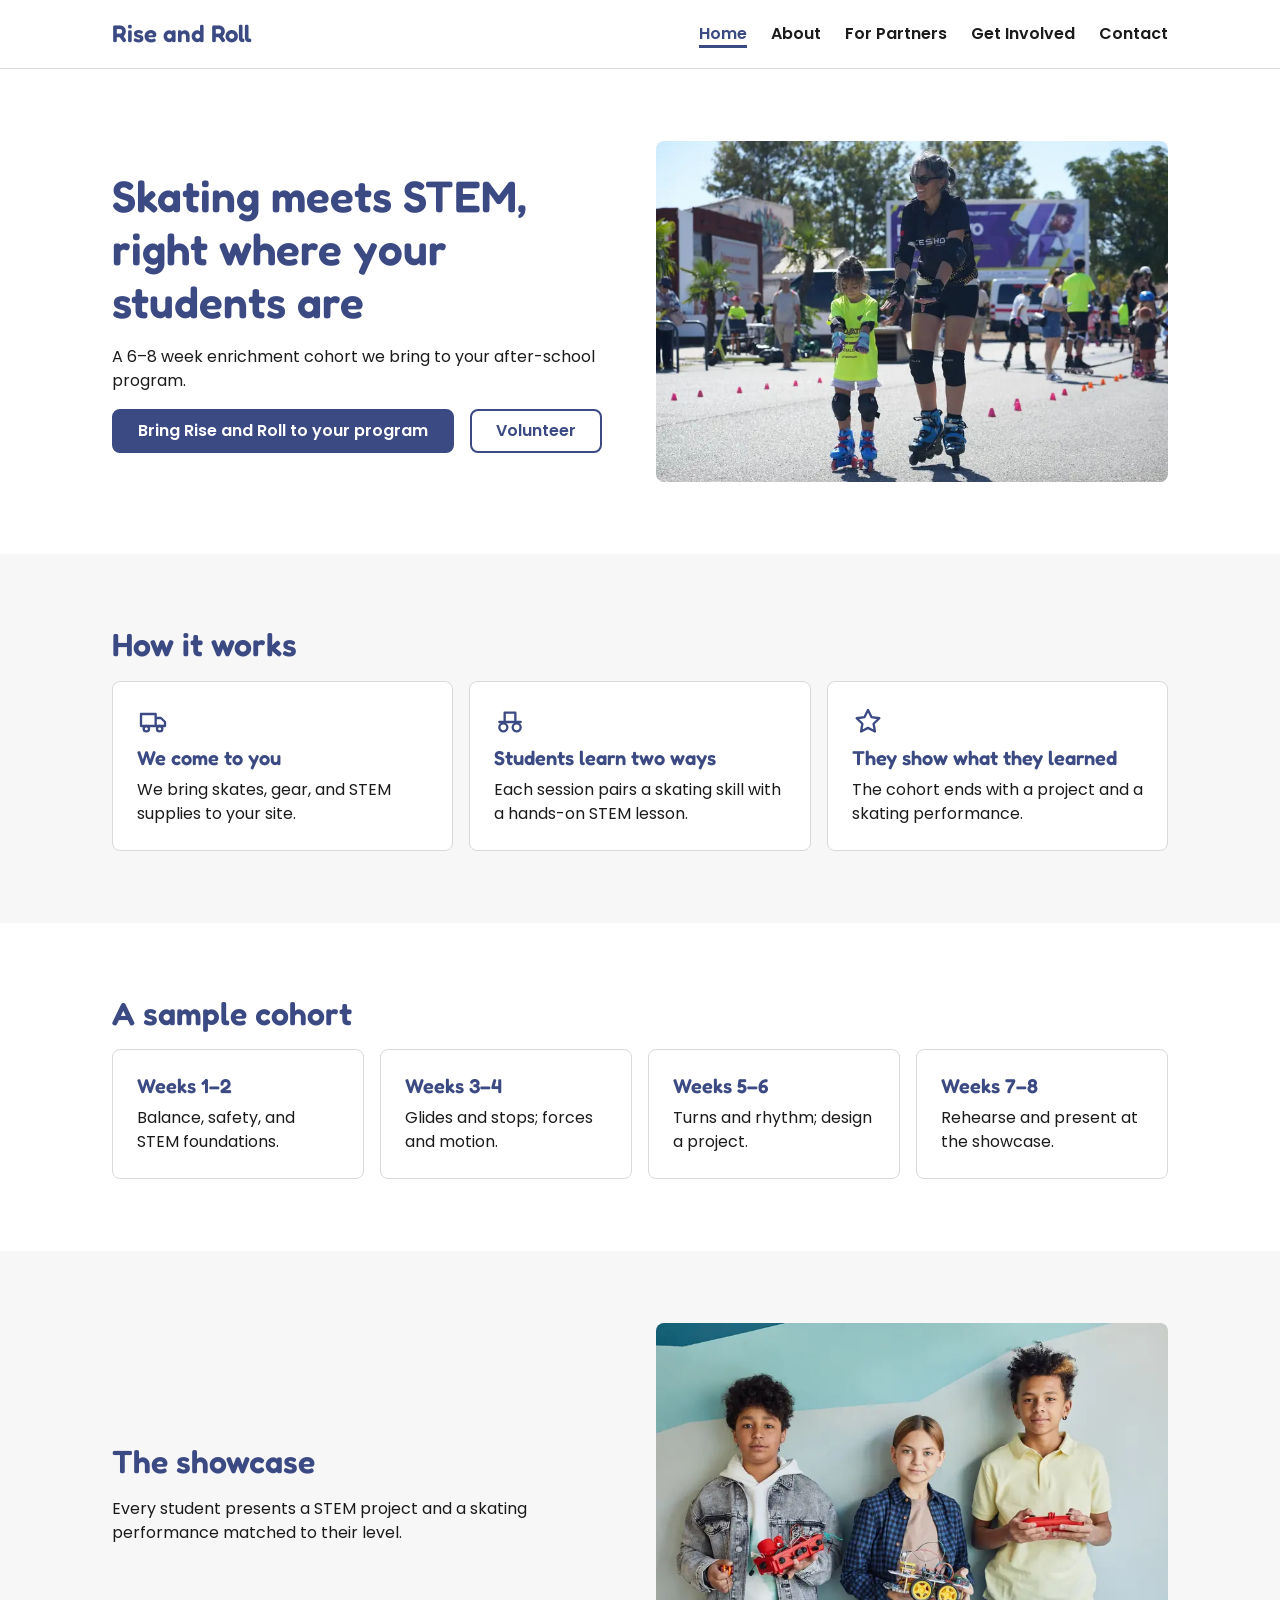
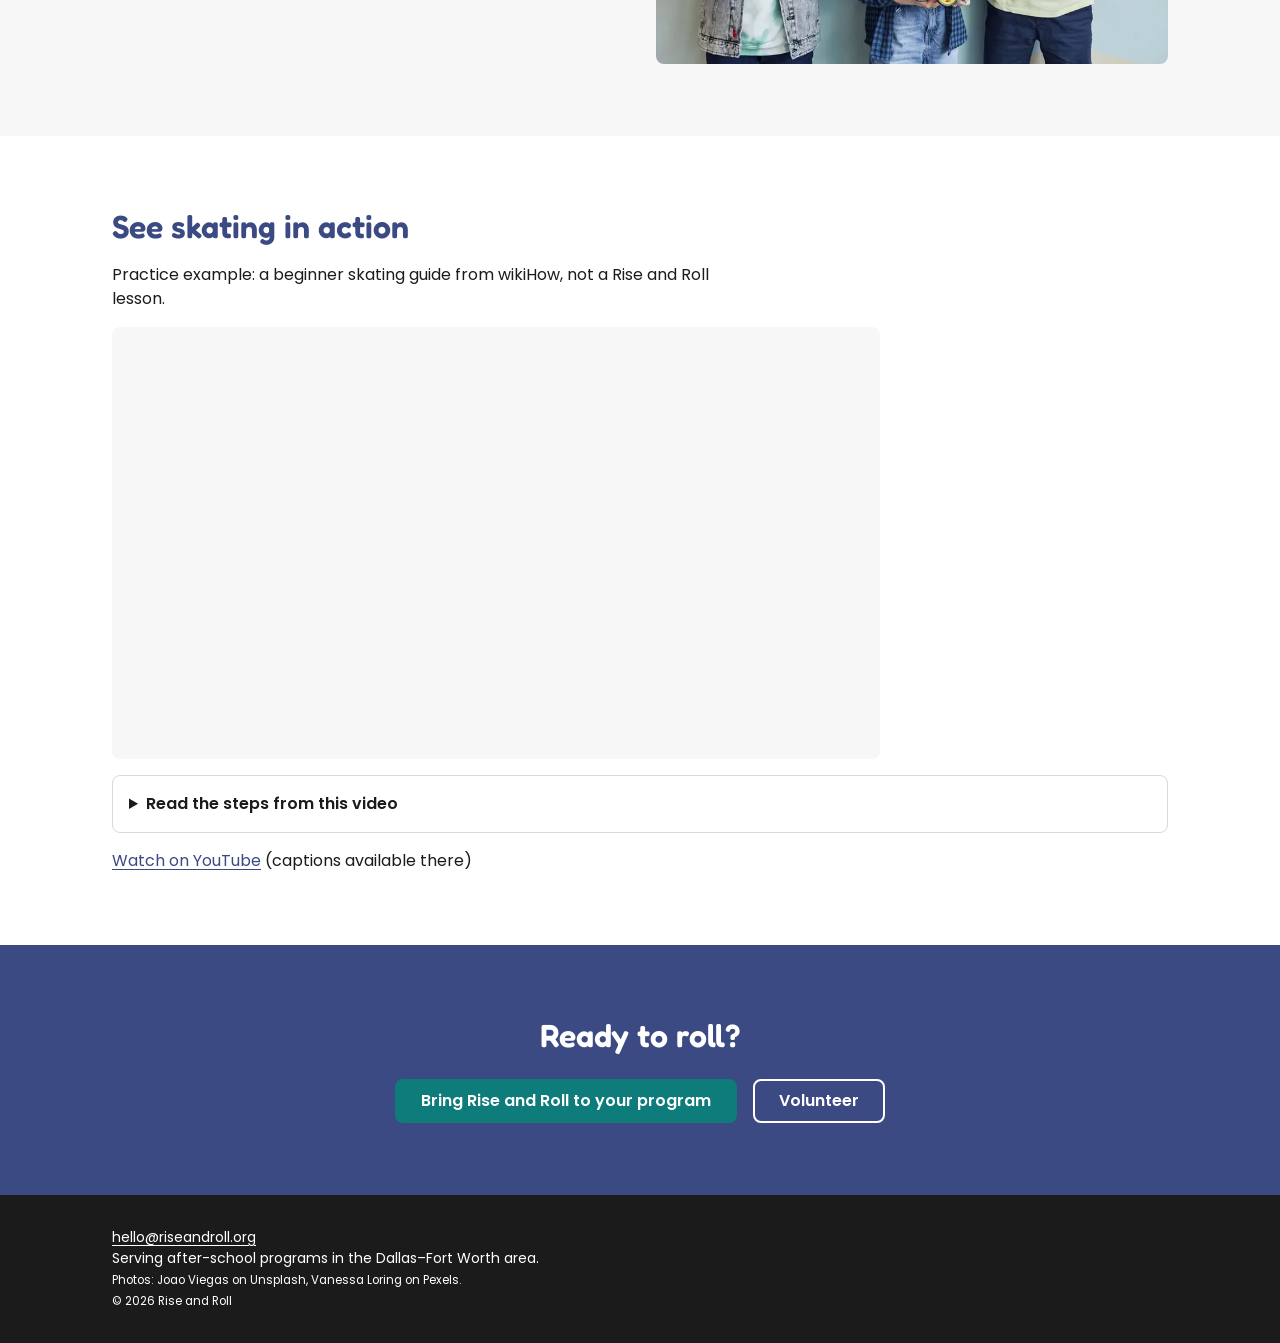
==== commit 71a6f218: "updates" ====
--- a/index.html
+++ b/index.html
@@ -5,6 +5,26 @@
   <meta name="viewport" content="width=device-width, initial-scale=1">
   <title>Rise and Roll | Skating + STEM After-School Enrichment</title>
   <meta name="description" content="Rise and Roll brings a 6–8 week skating and STEM cohort to your after-school program, ending in a student showcase.">
+
+  <!-- Open Graph -->
+  <meta property="og:title" content="Rise and Roll | Skating + STEM After-School Enrichment">
+  <meta property="og:description" content="A 6–8 week skating and STEM cohort we bring to your after-school program, ending in a student showcase.">
+  <meta property="og:url" content="https://example.com/">
+  <meta property="og:type" content="website">
+  <meta property="og:image" content="https://example.com/images/coach-skating-with-student-1200.webp">
+
+  <!-- Structured data -->
+  <script type="application/ld+json">
+  {
+    "@context": "https://schema.org",
+    "@type": "Organization",
+    "name": "Rise and Roll",
+    "url": "https://example.com/",
+    "email": "hello@riseandroll.org",
+    "description": "A 6–8 week skating and STEM enrichment cohort brought to existing after-school programs.",
+    "areaServed": "Dallas–Fort Worth area"
+  }
+  </script>
 
   <!-- Fonts: Fredoka 600 (headings) + Poppins 400/600 (body). Unused Fredoka 500 removed. -->
   <link rel="preconnect" href="https://fonts.googleapis.com">
@@ -51,14 +71,14 @@
              splits at 37.5em, otherwise the full screen minus the gutters.
              Above the fold, so it loads eagerly with high priority. -->
         <img class="media__img"
-          src="images/hero-800.webp"
-          srcset="images/hero-480.webp 480w,
-                  images/hero-800.webp 800w,
-                  images/hero-1200.webp 1200w"
+          src="images/coach-skating-with-student-800.webp"
+          srcset="images/coach-skating-with-student-480.webp 480w,
+                  images/coach-skating-with-student-800.webp 800w,
+                  images/coach-skating-with-student-1200.webp 1200w"
           sizes="(min-width: 37.5em) min(32rem, 50vw - 3rem), calc(100vw - 2rem)"
           width="1200" height="800"
           fetchpriority="high"
-          alt="An instructor on inline skates coaches a young girl in safety gear as she balances on skates between practice cones.">
+          alt="A coach skates beside a young girl practicing on inline skates at an outdoor event">
       </div>
     </section>
 
@@ -111,10 +131,10 @@
         </div>
         <!-- Below the fold: lazy-loaded, same sizes as the hero -->
         <img class="media__img"
-          src="images/showcase-800.webp"
-          srcset="images/showcase-480.webp 480w,
-                  images/showcase-800.webp 800w,
-                  images/showcase-1200.webp 1200w"
+          src="images/students-with-robots-they-built-800.webp"
+          srcset="images/students-with-robots-they-built-480.webp 480w,
+                  images/students-with-robots-they-built-800.webp 800w,
+                  images/students-with-robots-they-built-1200.webp 1200w"
           sizes="(min-width: 37.5em) min(32rem, 50vw - 3rem), calc(100vw - 2rem)"
           width="1200" height="800"
           loading="lazy"
@@ -131,7 +151,8 @@
         <div class="media-frame">
           <iframe
             src="https://www.youtube-nocookie.com/embed/yPIxa7VmpZo"
-            title="How to roller skate: beginner steps from wikiHow (1 minute 16 seconds)"
+            title="How to roller skate: beginner steps from wikiHow (1 minute 16 seconds)" 
+            referrerpolicy="strict-origin-when-cross-origin" 
             loading="lazy"
             allow="encrypted-media; picture-in-picture"
             allowfullscreen></iframe>
@@ -168,7 +189,7 @@
   <footer class="site-footer">
     <div class="container">
       <p><a href="mailto:hello@riseandroll.org">hello@riseandroll.org</a></p>
-      <p>Serving after-school programs in [your service area].</p>
+      <p>Serving after-school programs in the Dallas–Fort Worth area.</p>
       <p><small>Photos: Joao Viegas on Unsplash, Vanessa Loring on Pexels.</small></p>
       <p><small>&copy; 2026 Rise and Roll</small></p>
     </div>
--- a/styles.css
+++ b/styles.css
@@ -108,7 +108,8 @@
     /* Focus */
     --focus-width: 3px;
     --focus-offset: 3px;
-    --focus-color: #E8A33D;  /* amber: visible on white, gray, navy, and teal */
+    --focus-color: #3C4A84;  
+    --focus-color-on-dark: #E8A33D;
 
     /* Layout */
     --container-max: 70rem;  /* 1120px */
@@ -404,6 +405,7 @@
     background-color: var(--color-primary);
     color: var(--color-on-dark);
     text-align: center;
+    --focus-color: var(--focus-color-on-dark);
   }
 
   .cta-band .cluster {
@@ -474,6 +476,7 @@
     background-color: var(--color-text);
     color: var(--color-on-dark);
     font-size: var(--text-sm);
+    --focus-color: var(--focus-color-on-dark);
   }
 
   .site-footer a {
